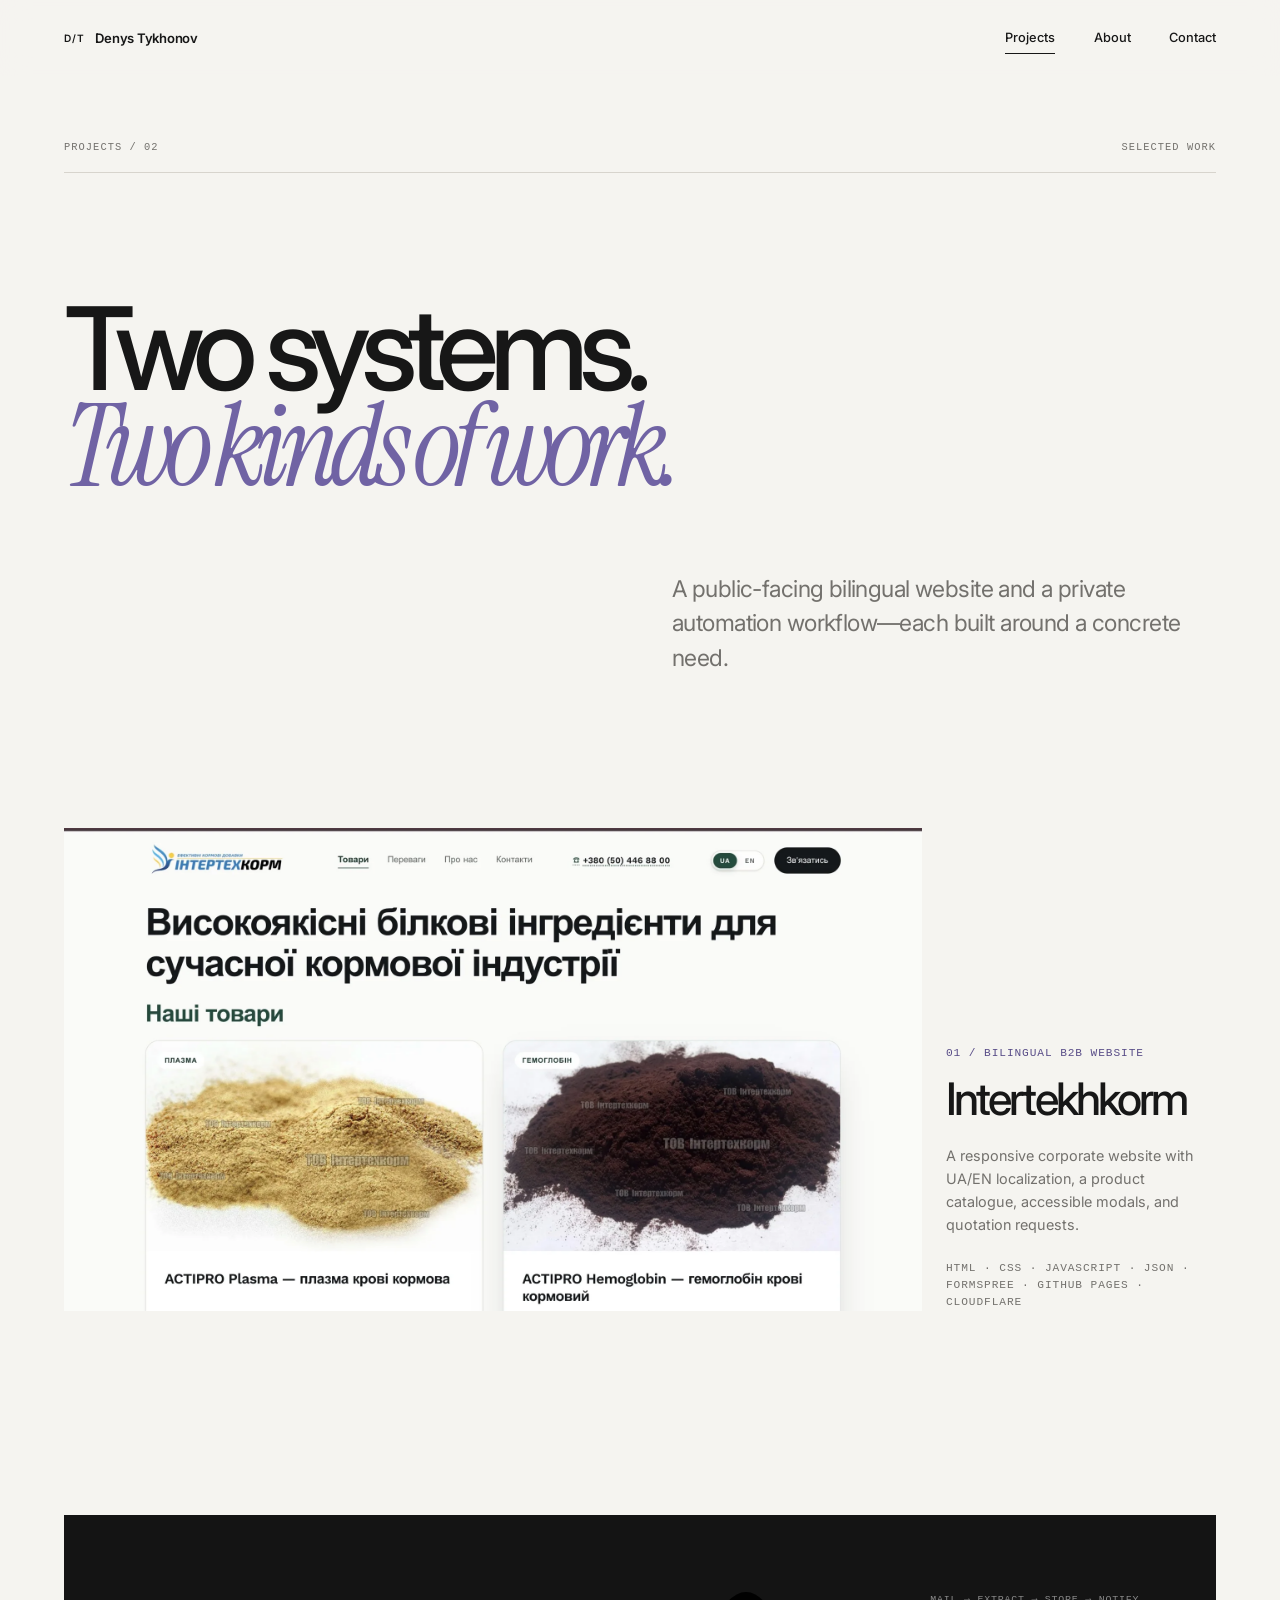
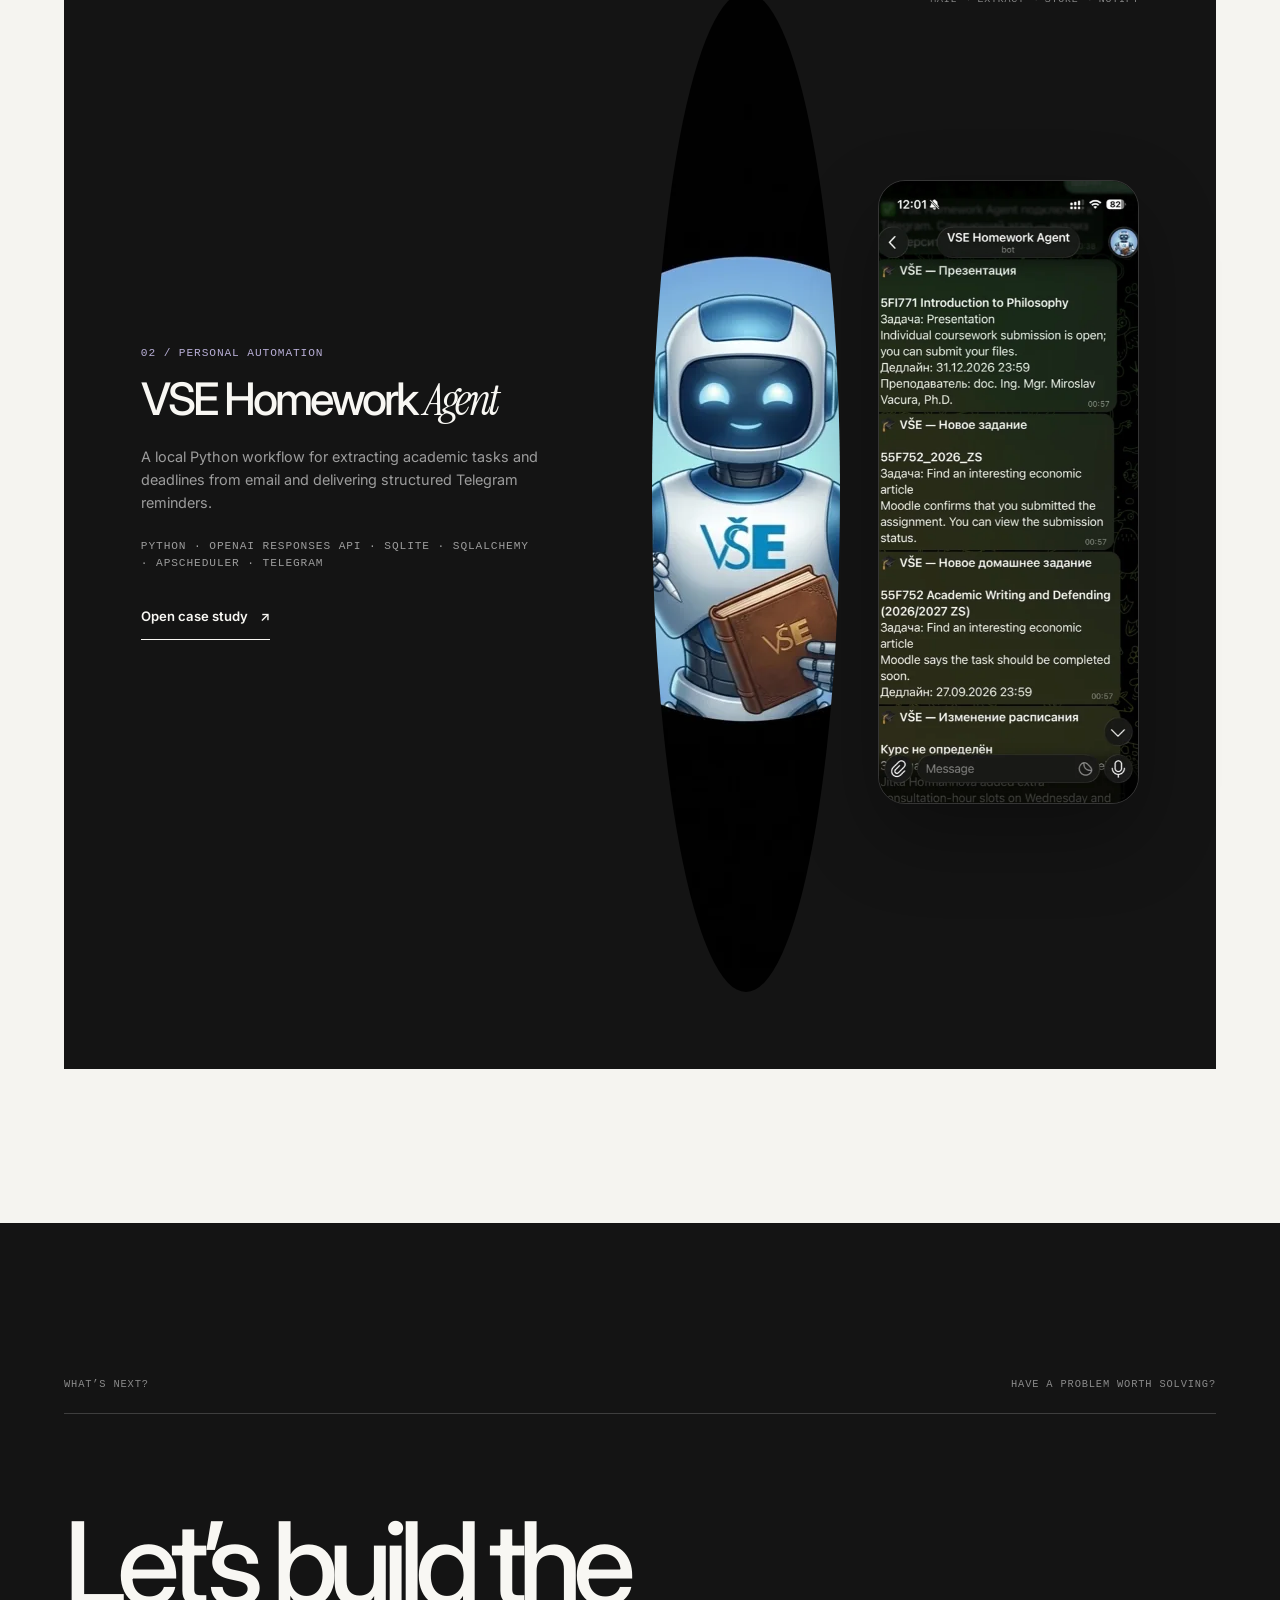
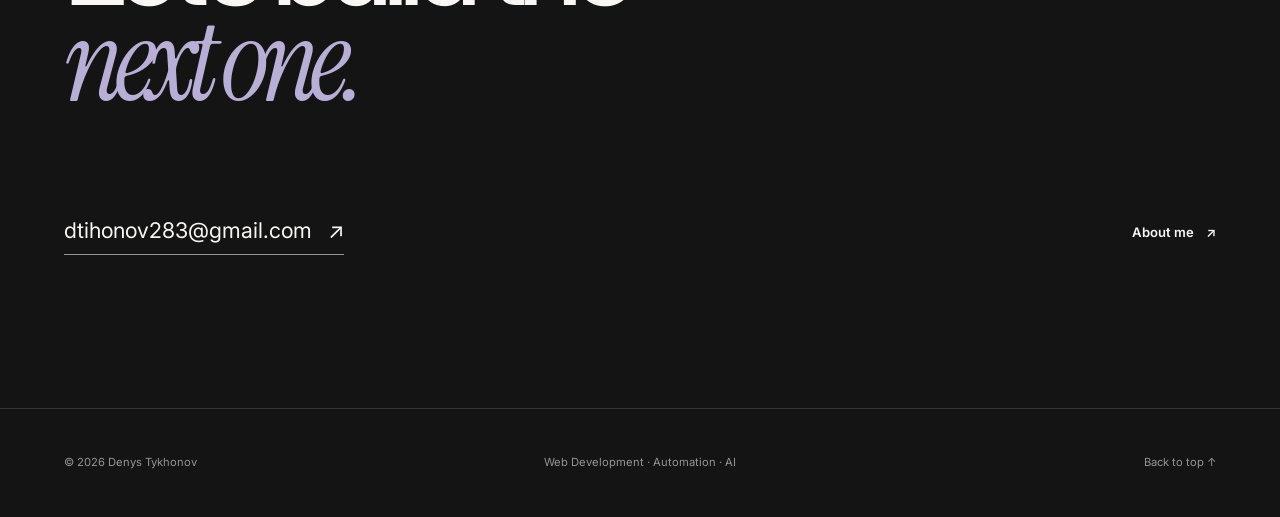
==== projects/index.html @ 0f85ce82 "Build complete portfolio v2 redesign" ====
<!doctype html>
<html lang="en">
  <head>
    <meta charset="utf-8">
    <meta name="viewport" content="width=device-width, initial-scale=1">
    <meta name="theme-color" content="#F5F4F0">
    <meta name="description" content="Selected web development and automation projects by Denys Tykhonov.">
    <meta property="og:type" content="website">
    <meta property="og:title" content="Projects — Denys Tykhonov">
    <meta property="og:description" content="Case studies in web development, Python automation, and AI-assisted solutions.">
    <meta property="og:image" content="../assets/images/intertekhkorm-overview.jpg">
    <title>Projects — Denys Tykhonov</title>
    <link rel="icon" href="../assets/images/favicon.svg" type="image/svg+xml">
    <link rel="preconnect" href="https://fonts.googleapis.com">
    <link rel="preconnect" href="https://fonts.gstatic.com" crossorigin>
    <link rel="stylesheet" href="https://fonts.googleapis.com/css2?family=Instrument+Serif:ital@0;1&amp;family=Inter:wght@400;500;600&amp;display=swap">
    <link rel="stylesheet" href="../assets/css/styles.css">
    <script src="../assets/js/main.js" defer></script>
  </head>
  <body id="top">
    <a class="skip-link" href="#main">Skip to content</a>
    <header class="site-header" data-header>
      <div class="shell header-inner">
        <a class="wordmark" href="../index.html" aria-label="Denys Tykhonov, home"><span class="wordmark-mark" aria-hidden="true">D/T</span><span>Denys Tykhonov</span></a>
        <button class="menu-toggle" type="button" aria-expanded="false" aria-controls="primary-navigation" aria-label="Open navigation"><span aria-hidden="true"></span></button>
        <nav aria-label="Primary navigation">
          <ul class="nav-list" id="primary-navigation">
            <li><a class="nav-link" href="index.html" aria-current="page">Projects</a></li>
            <li><a class="nav-link" href="../about.html">About</a></li>
            <li><a class="nav-link" href="../index.html#contact">Contact</a></li>
          </ul>
        </nav>
      </div>
    </header>

    <main id="main">
      <header class="page-hero page-hero--projects shell">
        <div class="page-hero-meta hero-enter"><span>Projects / 02</span><span>Selected work</span></div>
        <h1 class="page-title hero-enter">Two systems.<br><span class="serif-display">Two kinds of work.</span></h1>
        <p class="page-deck hero-enter">A public-facing bilingual website and a private automation workflow—each built around a concrete need.</p>
      </header>

      <section class="projects-index shell" aria-label="Project case studies">
        <article class="project-index-item project-index-item--wide">
          <a class="project-index-media reveal" href="intertekhkorm.html">
            <img src="../assets/images/intertekhkorm-overview.webp" width="2200" height="1160" alt="Intertekhkorm product catalogue page in Ukrainian">
            <span aria-hidden="true">Open project ↗</span>
          </a>
          <div class="project-index-copy reveal" data-delay="1">
            <p class="project-type">01 / Bilingual B2B website</p>
            <h2><a href="intertekhkorm.html">Intertekhkorm</a></h2>
            <p>A responsive corporate website with UA/EN localization, a product catalogue, accessible modals, and quotation requests.</p>
            <p class="project-stack">HTML · CSS · JavaScript · JSON · Formspree · GitHub Pages · Cloudflare</p>
          </div>
        </article>

        <article class="project-index-item project-index-item--dark">
          <div class="project-index-copy reveal">
            <p class="project-type">02 / Personal automation</p>
            <h2><a href="vse-homework-agent.html">VSE Homework <span class="serif-display">Agent</span></a></h2>
            <p>A local Python workflow for extracting academic tasks and deadlines from email and delivering structured Telegram reminders.</p>
            <p class="project-stack">Python · OpenAI Responses API · SQLite · SQLAlchemy · APScheduler · Telegram</p>
            <a class="line-link line-link--light" href="vse-homework-agent.html"><span>Open case study</span><span aria-hidden="true">↗</span></a>
          </div>
          <a class="project-index-devices reveal" data-delay="1" href="vse-homework-agent.html" aria-label="Open VSE Homework Agent case study">
            <span class="flow-note" aria-hidden="true">Mail → Extract → Store → Notify</span>
            <img class="agent-art" src="../assets/images/vse-agent.webp" width="460" height="1000" alt="Robot artwork for the VSE Homework Agent">
            <img class="telegram-shot" src="../assets/images/vse-telegram.webp" width="459" height="1000" alt="Telegram notifications from the VSE Homework Agent">
          </a>
        </article>
      </section>

      <section class="contact-section" id="contact" aria-labelledby="contact-title">
        <div class="shell contact-inner">
          <div class="contact-meta reveal"><span>What’s next?</span><span>Have a problem worth solving?</span></div>
          <h2 class="contact-title reveal" id="contact-title">Let’s build the<br><span class="serif-display">next one.</span></h2>
          <div class="contact-row reveal"><a class="contact-email" href="mailto:dtihonov283@gmail.com">dtihonov283@gmail.com <span aria-hidden="true">↗</span></a><a class="quiet-link quiet-link--light" href="../about.html">About me <span aria-hidden="true">↗</span></a></div>
        </div>
      </section>
    </main>
    <footer class="site-footer"><div class="shell footer-inner"><span>© 2026 Denys Tykhonov</span><span>Web Development · Automation · AI</span><a href="#top">Back to top ↑</a></div></footer>
  </body>
</html>
---- assets/css/styles.css ----
@view-transition {
  navigation: auto;
}

:root {
  --paper: #f5f4f0;
  --ink: #171717;
  --muted: #73716d;
  --line: #d7d4cd;
  --dark: #141414;
  --light: #f8f7f3;
  --accent: #7063a4;
  --accent-dark: #594d88;
  --accent-wash: #e9e6f0;
  --sans: "Inter", Arial, sans-serif;
  --serif: "Instrument Serif", Georgia, serif;
  --mono: "SFMono-Regular", "Cascadia Mono", Consolas, monospace;
  --content: 90rem;
  --gutter: clamp(1.25rem, 5vw, 5rem);
  --header: 4.75rem;
  --section: clamp(6.5rem, 12vw, 12rem);
  --ease-out: cubic-bezier(0.16, 1, 0.3, 1);
  --ease-smooth: cubic-bezier(0.65, 0, 0.35, 1);
}

*,
*::before,
*::after {
  box-sizing: border-box;
}

html {
  scroll-behavior: smooth;
  scroll-padding-top: calc(var(--header) + 1rem);
  background: var(--paper);
}

body {
  overflow-x: clip;
  margin: 0;
  color: var(--ink);
  background: var(--paper);
  font-family: var(--sans);
  font-size: 1rem;
  line-height: 1.6;
  text-rendering: optimizeLegibility;
  -webkit-font-smoothing: antialiased;
}

body.menu-open {
  overflow: hidden;
}

img {
  display: block;
  max-width: 100%;
}

a {
  color: inherit;
  text-decoration: none;
}

button {
  border: 0;
  color: inherit;
  background: none;
  font: inherit;
}

::selection {
  color: var(--ink);
  background: var(--accent-wash);
}

:focus-visible {
  outline: 2px solid var(--accent-dark);
  outline-offset: 4px;
}

.visually-hidden {
  position: absolute;
  overflow: hidden;
  width: 1px;
  height: 1px;
  padding: 0;
  border: 0;
  margin: -1px;
  clip: rect(0 0 0 0);
  white-space: nowrap;
}

.skip-link {
  position: fixed;
  z-index: 1000;
  top: 0.75rem;
  left: 0.75rem;
  padding: 0.7rem 1rem;
  color: var(--light);
  background: var(--ink);
  transform: translateY(-180%);
  transition: transform 180ms ease;
}

.skip-link:focus {
  transform: translateY(0);
}

.shell {
  width: min(100%, var(--content));
  margin-inline: auto;
  padding-inline: var(--gutter);
}

.section-label,
.project-type,
.project-stack,
.case-chapter-label {
  margin: 0;
  font-family: var(--mono);
  font-size: 0.7rem;
  font-weight: 500;
  letter-spacing: 0.08em;
  line-height: 1.5;
  text-transform: uppercase;
}

.serif-display {
  font-family: var(--serif);
  font-style: italic;
  font-weight: 400;
}

/* Header */
.site-header {
  position: sticky;
  z-index: 100;
  top: 0;
  height: var(--header);
  background: color-mix(in srgb, var(--paper) 92%, transparent);
  backdrop-filter: blur(14px);
  transition: border-color 300ms ease, background-color 300ms ease;
}

.site-header.is-scrolled {
  border-bottom: 1px solid var(--line);
}

.header-inner {
  display: flex;
  align-items: center;
  justify-content: space-between;
  height: 100%;
}

.wordmark {
  position: relative;
  z-index: 4;
  display: inline-flex;
  align-items: center;
  gap: 0.65rem;
  min-height: 2.75rem;
  font-size: 0.82rem;
  font-weight: 600;
  letter-spacing: -0.02em;
}

.wordmark-mark {
  font-size: 0.63rem;
  letter-spacing: 0.1em;
}

.nav-list {
  display: flex;
  align-items: center;
  gap: clamp(1.75rem, 3vw, 3.25rem);
  margin: 0;
  padding: 0;
  list-style: none;
}

.nav-link {
  position: relative;
  display: inline-flex;
  align-items: center;
  min-height: 2.75rem;
  font-size: 0.8rem;
  font-weight: 500;
}

.nav-link::after {
  position: absolute;
  right: 0;
  bottom: 0.35rem;
  left: 0;
  height: 1px;
  background: var(--ink);
  content: "";
  transform: scaleX(0);
  transform-origin: right;
  transition: transform 380ms var(--ease-out);
}

.nav-link:hover::after,
.nav-link:focus-visible::after,
.nav-link[aria-current="page"]::after {
  transform: scaleX(1);
  transform-origin: left;
}

.menu-toggle {
  position: relative;
  z-index: 4;
  display: none;
  width: 3rem;
  height: 3rem;
  cursor: pointer;
}

.menu-toggle::before,
.menu-toggle span {
  position: absolute;
  left: 0.75rem;
  width: 1.5rem;
  height: 1px;
  background: currentColor;
  content: "";
  transition: top 400ms var(--ease-out), transform 400ms var(--ease-out);
}

.menu-toggle::before { top: 1.15rem; }
.menu-toggle span { top: 1.8rem; }
.menu-toggle[aria-expanded="true"]::before { top: 1.5rem; transform: rotate(45deg); }
.menu-toggle[aria-expanded="true"] span { top: 1.5rem; transform: rotate(-45deg); }

/* Shared links */
.line-link,
.quiet-link {
  display: inline-flex;
  align-items: center;
  gap: 0.75rem;
  min-height: 2.75rem;
  font-size: 0.82rem;
  font-weight: 600;
}

.line-link {
  position: relative;
  padding-bottom: 0.18rem;
}

.line-link::after {
  position: absolute;
  right: 0;
  bottom: 0;
  left: 0;
  height: 1px;
  background: currentColor;
  content: "";
  transform-origin: left;
  transition: transform 380ms var(--ease-out);
}

.line-link:hover::after { transform: scaleX(0.3); }
.line-link span:last-child,
.quiet-link span:last-child { transition: transform 380ms var(--ease-out); }
.line-link:hover span:last-child,
.line-link:focus-visible span:last-child,
.quiet-link:hover span:last-child,
.quiet-link:focus-visible span:last-child { transform: translate(0.22rem, -0.22rem); }
.line-link--light,
.quiet-link--light { color: var(--light); }

/* Home hero */
.home-hero {
  min-height: calc(100svh - var(--header));
}

.hero-inner {
  display: grid;
  grid-template-rows: auto 1fr auto auto;
  min-height: calc(100svh - var(--header));
  padding-block: clamp(1.5rem, 3vh, 2.5rem) clamp(2rem, 4vh, 3.5rem);
}

.hero-meta,
.page-hero-meta,
.case-index {
  display: flex;
  justify-content: space-between;
  gap: 2rem;
  padding-bottom: 1rem;
  border-bottom: 1px solid var(--line);
  color: var(--muted);
  font-family: var(--mono);
  font-size: 0.65rem;
  letter-spacing: 0.1em;
  text-transform: uppercase;
}

.hero-name {
  display: flex;
  align-self: center;
  gap: 0.2em;
  margin: clamp(2rem, 5vh, 4rem) 0;
  font-size: clamp(5.5rem, 10.4vw, 10rem);
  font-weight: 600;
  letter-spacing: -0.09em;
  line-height: 0.8;
  white-space: nowrap;
}

.hero-name-line {
  display: block;
  animation: hero-rise 650ms var(--ease-out) both;
}

.hero-name-line:first-child { animation-delay: 40ms; }
.hero-name-line:last-child { animation-delay: 90ms; }

.hero-statement {
  display: grid;
  grid-template-columns: repeat(12, minmax(0, 1fr));
  gap: 1.5rem;
  align-items: end;
  padding-block: clamp(1.5rem, 3vw, 2.5rem);
  border-top: 1px solid var(--ink);
}

.hero-role {
  grid-column: 1 / 8;
  margin: 0;
  font-size: clamp(2.4rem, 4.8vw, 4.65rem);
  font-weight: 500;
  letter-spacing: -0.065em;
  line-height: 0.95;
}

.serif-amp {
  margin-inline: 0.07em;
  font-family: var(--serif);
  font-size: 1.08em;
  font-style: italic;
  font-weight: 400;
}

.hero-intro {
  grid-column: 9 / 13;
  max-width: 26rem;
  justify-self: end;
}

.hero-intro > p {
  margin: 0 0 1.5rem;
  font-size: clamp(1rem, 1.35vw, 1.2rem);
  letter-spacing: -0.025em;
  line-height: 1.5;
}

.hero-actions {
  display: flex;
  flex-wrap: wrap;
  gap: 0.75rem 1.75rem;
}

.hero-foot {
  display: grid;
  grid-template-columns: auto minmax(2rem, 1fr) auto minmax(2rem, 1fr) auto;
  gap: 1rem;
  align-items: center;
  color: var(--muted);
  font-family: var(--mono);
  font-size: 0.58rem;
  letter-spacing: 0.08em;
  text-transform: uppercase;
}

.hero-foot-rule {
  height: 1px;
  background: var(--line);
}

.hero-enter {
  animation: hero-rise 650ms 130ms var(--ease-out) both;
}

.hero-statement .hero-enter:first-child { animation-delay: 140ms; }
.hero-statement .hero-enter:last-child { animation-delay: 190ms; }
.hero-foot.hero-enter { animation-delay: 230ms; }

@keyframes hero-rise {
  from { opacity: 0; transform: translateY(1.25rem); }
  to { opacity: 1; transform: translateY(0); }
}

/* Home projects */
.work-section {
  padding-top: var(--section);
  border-top: 1px solid var(--line);
}

.editorial-head {
  display: grid;
  grid-template-columns: repeat(12, minmax(0, 1fr));
  gap: 1.5rem;
  align-items: start;
  margin-bottom: clamp(4rem, 8vw, 8rem);
}

.editorial-head .section-label { grid-column: 1 / 3; color: var(--accent-dark); }

.display-title {
  grid-column: 3 / 10;
  margin: 0;
  font-size: clamp(4rem, 8vw, 7.75rem);
  font-weight: 500;
  letter-spacing: -0.075em;
  line-height: 0.82;
}

.display-title .serif-display { color: var(--accent); }

.head-note {
  grid-column: 10 / 13;
  max-width: 19rem;
  margin: 0;
  color: var(--muted);
  font-size: 0.9rem;
}

.featured-project--web {
  padding-bottom: clamp(7rem, 14vw, 13rem);
}

.project-visual {
  position: relative;
  display: block;
  overflow: hidden;
  aspect-ratio: 16 / 8.8;
  background: #e7e6e1;
}

.project-visual img {
  width: 100%;
  height: 100%;
  object-fit: cover;
  transition: transform 900ms var(--ease-out), filter 500ms ease;
}

.project-visual-index,
.project-visual-action {
  position: absolute;
  z-index: 2;
  top: 1.25rem;
  padding: 0.55rem 0.7rem;
  color: var(--ink);
  background: var(--paper);
  font-family: var(--mono);
  font-size: 0.62rem;
  letter-spacing: 0.08em;
  text-transform: uppercase;
}

.project-visual-index { left: 1.25rem; }
.project-visual-action { right: 1.25rem; opacity: 0; transform: translateY(0.5rem); transition: opacity 350ms ease, transform 450ms var(--ease-out); }
.project-visual:hover img,
.project-visual:focus-visible img { transform: scale(1.02); }
.project-visual:hover .project-visual-action,
.project-visual:focus-visible .project-visual-action { opacity: 1; transform: translateY(0); }

.project-info {
  display: grid;
  grid-template-columns: repeat(12, minmax(0, 1fr));
  gap: 1.5rem;
  align-items: start;
  padding-top: 2rem;
}

.project-info > div { grid-column: 1 / 6; }
.project-info .project-description { grid-column: 7 / 10; }
.project-info .project-stack { grid-column: 10 / 13; }

.project-type { color: var(--accent-dark); }

.project-name {
  margin: 0.7rem 0 0;
  font-size: clamp(2.8rem, 5vw, 5rem);
  font-weight: 500;
  letter-spacing: -0.065em;
  line-height: 0.95;
}

.project-name a {
  transition: color 300ms ease;
}

.project-name a:hover { color: var(--accent-dark); }

.project-description {
  margin: 0;
  color: var(--muted);
  font-size: 0.92rem;
  line-height: 1.65;
}

.project-stack {
  color: var(--muted);
}

.featured-project--automation {
  overflow: hidden;
  color: var(--light);
  background: var(--dark);
}

.automation-grid {
  display: grid;
  grid-template-columns: repeat(12, minmax(0, 1fr));
  gap: 1.5rem;
  align-items: center;
  min-height: min(58rem, 95svh);
  padding-block: clamp(5rem, 10vw, 9rem);
}

.automation-copy { grid-column: 1 / 6; }
.automation-copy .project-type { color: #b8aed6; }
.project-name--light { margin-block: 1.5rem 2rem; }
.project-name--light a:hover { color: #b8aed6; }
.automation-copy .project-description { max-width: 30rem; color: rgba(255,255,255,0.67); }
.automation-copy .project-stack { margin: 2rem 0; color: rgba(255,255,255,0.46); }

.automation-visual,
.project-index-devices,
.case-cover--agent {
  position: relative;
  display: grid;
  grid-template-columns: minmax(0, 0.72fr) minmax(14rem, 1fr);
  gap: clamp(1rem, 3vw, 3rem);
  align-items: center;
}

.automation-visual { grid-column: 7 / 13; min-height: 42rem; }
.flow-note {
  position: absolute;
  top: 0;
  right: 0;
  color: rgba(255,255,255,0.5);
  font-family: var(--mono);
  font-size: 0.62rem;
  letter-spacing: 0.08em;
  text-transform: uppercase;
}

.agent-art {
  width: min(100%, 19rem);
  aspect-ratio: 1;
  justify-self: center;
  border-radius: 50%;
  object-fit: cover;
  object-position: center 44%;
  transition: transform 800ms var(--ease-out);
}

.telegram-shot {
  width: min(100%, 23rem);
  max-height: 39rem;
  justify-self: center;
  border: 1px solid rgba(255,255,255,0.14);
  border-radius: 1.7rem;
  object-fit: cover;
  object-position: top;
  box-shadow: 0 2rem 5rem rgba(0,0,0,0.3);
  transition: transform 800ms var(--ease-out);
}

.automation-visual:hover .agent-art { transform: rotate(-2deg) scale(1.02); }
.automation-visual:hover .telegram-shot { transform: translateY(-0.5rem) rotate(1deg); }

/* About preview and contact */
.about-preview {
  padding-block: var(--section);
}

.about-preview-grid,
.about-story {
  display: grid;
  grid-template-columns: repeat(12, minmax(0, 1fr));
  gap: 1.5rem;
  align-items: start;
}

.about-preview-grid > .section-label { grid-column: 1 / 3; color: var(--accent-dark); }
.about-preview-copy { grid-column: 3 / 9; }

.about-preview-title {
  margin: 0 0 2rem;
  font-size: clamp(2.8rem, 5vw, 5rem);
  font-weight: 500;
  letter-spacing: -0.065em;
  line-height: 1;
}

.about-preview-title .serif-display { color: var(--accent); }
.about-preview-copy > p { max-width: 35rem; margin: 0 0 2rem; color: var(--muted); font-size: 1.05rem; }

.capability-rail {
  grid-column: 10 / 13;
  margin: 0;
  padding: 0;
  border-top: 1px solid var(--ink);
  list-style: none;
}

.capability-rail li {
  display: grid;
  grid-template-columns: 2.5rem 1fr;
  gap: 0.75rem;
  padding-block: 1rem;
  border-bottom: 1px solid var(--line);
  font-size: 0.8rem;
}

.capability-rail span { color: var(--muted); font-family: var(--mono); font-size: 0.62rem; }

.contact-section {
  overflow: hidden;
  color: var(--light);
  background: var(--dark);
}

.contact-inner { padding-block: var(--section); }

.contact-meta {
  display: flex;
  justify-content: space-between;
  gap: 2rem;
  padding-bottom: 1.25rem;
  border-bottom: 1px solid rgba(255,255,255,0.18);
  color: rgba(255,255,255,0.5);
  font-family: var(--mono);
  font-size: 0.65rem;
  letter-spacing: 0.08em;
  text-transform: uppercase;
}

.contact-title {
  max-width: 11ch;
  margin: clamp(4rem, 8vw, 7rem) 0;
  font-size: clamp(4rem, 9vw, 8.75rem);
  font-weight: 500;
  letter-spacing: -0.08em;
  line-height: 0.82;
}

.contact-title .serif-display { color: #b8aed6; }

.contact-row {
  display: flex;
  align-items: end;
  justify-content: space-between;
  gap: 2rem;
}

.contact-email {
  display: inline-flex;
  gap: 1rem;
  padding-bottom: 0.4rem;
  border-bottom: 1px solid rgba(255,255,255,0.55);
  font-size: clamp(1rem, 2vw, 1.35rem);
}

.site-footer {
  color: rgba(255,255,255,0.55);
  background: var(--dark);
}

.footer-inner {
  display: grid;
  grid-template-columns: 1fr auto 1fr;
  gap: 1.5rem;
  align-items: center;
  padding-block: 2rem;
  border-top: 1px solid rgba(255,255,255,0.14);
  font-size: 0.7rem;
}

.footer-inner span:nth-child(2) { text-align: center; }
.footer-inner a:last-child { justify-self: end; }
.footer-inner a { display: inline-flex; align-items: center; min-height: 2.75rem; }

/* Shared page hero */
.page-hero {
  overflow: clip;
  min-height: calc(92svh - var(--header));
  padding-block: clamp(3rem, 7vh, 6rem) clamp(5rem, 10vw, 8rem);
}

.page-title {
  max-width: 12ch;
  margin: clamp(5rem, 10vw, 9rem) 0 0;
  font-size: clamp(4.3rem, 9vw, 8.75rem);
  font-weight: 500;
  letter-spacing: -0.08em;
  line-height: 0.83;
}

.page-title .serif-display { color: var(--accent); }

.page-deck {
  width: min(100%, 34rem);
  margin: clamp(3rem, 6vw, 5rem) 0 0 auto;
  color: var(--muted);
  font-size: clamp(1.1rem, 1.8vw, 1.45rem);
  letter-spacing: -0.025em;
  line-height: 1.5;
}

/* About page */
.about-story {
  padding-block: var(--section);
  border-top: 1px solid var(--line);
}

.about-story > .section-label { grid-column: 1 / 3; color: var(--accent-dark); }

.story-lead {
  grid-column: 3 / 9;
  font-size: clamp(2.2rem, 4.2vw, 4.25rem);
  font-weight: 500;
  letter-spacing: -0.06em;
  line-height: 1.02;
}

.story-lead p,
.story-copy p,
.story-pull { margin-top: 0; }

.story-copy { grid-column: 9 / 13; color: var(--muted); }
.story-copy p { margin-bottom: 1.5rem; }

.story-pull {
  grid-column: 3 / 11;
  margin: clamp(5rem, 10vw, 9rem) 0 0;
  padding-top: 2rem;
  border-top: 1px solid var(--ink);
  font-size: clamp(3.2rem, 6vw, 6rem);
  font-weight: 500;
  letter-spacing: -0.07em;
  line-height: 0.9;
}

.story-pull .serif-display { color: var(--accent); }

.capabilities-section {
  padding-block: var(--section);
  background: #eceae4;
}

.editorial-head--compact { margin-bottom: clamp(3rem, 7vw, 6rem); }
.editorial-head--compact .display-title { font-size: clamp(3.3rem, 6vw, 6rem); }

.capabilities-list {
  margin: 0;
  padding: 0;
  border-top: 1px solid var(--ink);
  list-style: none;
}

.capabilities-list li {
  display: grid;
  grid-template-columns: 1fr 5fr 4fr;
  gap: 1.5rem;
  align-items: center;
  padding-block: clamp(1.7rem, 3.5vw, 3rem);
  border-bottom: 1px solid var(--line);
  transition: padding-inline 450ms var(--ease-out), color 300ms ease;
}

.capabilities-list li:hover { padding-inline: 1rem; color: var(--accent-dark); }
.capabilities-list li > span { font-family: var(--mono); font-size: 0.65rem; color: var(--muted); }
.capabilities-list strong { font-size: clamp(1.4rem, 2.7vw, 2.6rem); font-weight: 500; letter-spacing: -0.045em; }
.capabilities-list small { color: var(--muted); font-size: 0.85rem; }

/* Projects index */
.projects-index {
  display: grid;
  gap: clamp(8rem, 16vw, 15rem);
  padding-bottom: var(--section);
}

.project-index-item--wide {
  display: grid;
  grid-template-columns: repeat(12, minmax(0, 1fr));
  gap: 1.5rem;
  align-items: end;
}

.project-index-media {
  position: relative;
  grid-column: 1 / 10;
  overflow: hidden;
  aspect-ratio: 16 / 9;
  background: #e7e6e1;
}

.project-index-media img { width: 100%; height: 100%; object-fit: cover; transition: transform 900ms var(--ease-out); }
.project-index-media > span { position: absolute; right: 1.25rem; bottom: 1.25rem; padding: 0.55rem 0.7rem; background: var(--paper); font-family: var(--mono); font-size: 0.62rem; text-transform: uppercase; opacity: 0; transform: translateY(0.5rem); transition: opacity 350ms ease, transform 450ms var(--ease-out); }
.project-index-media:hover img { transform: scale(1.02); }
.project-index-media:hover > span { opacity: 1; transform: translateY(0); }

.project-index-copy { grid-column: 10 / 13; }
.project-index-copy h2 { margin: 1rem 0 1.5rem; font-size: clamp(2.4rem, 3.5vw, 3.5rem); font-weight: 500; letter-spacing: -0.065em; line-height: 0.94; }
.project-index-copy > p:not(.project-type):not(.project-stack) { margin: 0 0 1.5rem; color: var(--muted); font-size: 0.9rem; }
.project-index-copy .project-stack { color: var(--muted); }

.project-index-item--dark {
  display: grid;
  grid-template-columns: repeat(12, minmax(0, 1fr));
  gap: 1.5rem;
  align-items: center;
  min-height: 50rem;
  padding: clamp(3rem, 6vw, 6rem);
  color: var(--light);
  background: var(--dark);
}

.project-index-item--dark .project-index-copy { grid-column: 1 / 6; }
.project-index-item--dark .project-type { color: #b8aed6; }
.project-index-item--dark .project-index-copy > p:not(.project-type):not(.project-stack),
.project-index-item--dark .project-stack { color: rgba(255,255,255,0.58); }
.project-index-item--dark .line-link { margin-top: 1.5rem; }
.project-index-devices { grid-column: 7 / 13; min-height: 38rem; }

/* Case studies */
.case-hero { padding-block: clamp(3rem, 6vw, 5.5rem) clamp(4rem, 8vw, 7rem); }

.case-title {
  margin: clamp(4rem, 8vw, 7rem) 0 0;
  font-size: clamp(5rem, 11vw, 10.5rem);
  font-weight: 500;
  letter-spacing: -0.09em;
  line-height: 0.8;
}

.case-title--agent { max-width: 10ch; font-size: clamp(4.6rem, 10vw, 9.5rem); }
.case-title .serif-display { color: var(--accent); }

.case-summary {
  width: min(100%, 48rem);
  margin: clamp(3rem, 6vw, 5rem) 0 0 auto;
  color: var(--muted);
  font-size: clamp(1.15rem, 2vw, 1.5rem);
  letter-spacing: -0.025em;
  line-height: 1.5;
}

.case-meta {
  display: grid;
  grid-template-columns: repeat(4, 1fr);
  gap: 1.5rem;
  margin: clamp(3rem, 6vw, 5rem) 0 0;
  padding: 1.5rem 0 0;
  border-top: 1px solid var(--line);
}

.case-meta dt { margin-bottom: 0.5rem; color: var(--muted); font-family: var(--mono); font-size: 0.62rem; letter-spacing: 0.08em; text-transform: uppercase; }
.case-meta dd { margin: 0; font-size: 0.85rem; }

.case-cover { margin: 0; }
.case-cover--web { overflow: hidden; aspect-ratio: 16 / 8.5; background: #e7e6e1; }
.case-cover--web img { width: 100%; height: 100%; object-fit: cover; }
.case-cover--agent { min-height: min(60rem, 95svh); padding: clamp(3rem, 8vw, 8rem); color: var(--light); background: var(--dark); grid-template-columns: minmax(0, 0.75fr) minmax(18rem, 0.65fr); justify-content: center; }
.case-cover--agent .flow-note { top: clamp(2rem, 4vw, 4rem); right: clamp(2rem, 4vw, 4rem); }
.case-cover--agent .agent-art { width: min(100%, 26rem); }
.case-cover--agent .telegram-shot { width: min(100%, 27rem); max-height: 47rem; }

.case-content { padding-block: var(--section); }

.case-chapter {
  display: grid;
  grid-template-columns: repeat(12, minmax(0, 1fr));
  gap: 1.5rem;
  padding-block: clamp(4.5rem, 8vw, 8rem);
  border-top: 1px solid var(--line);
}

.case-chapter:first-child { padding-top: 0; border-top: 0; }
.case-chapter-label { grid-column: 1 / 3; color: var(--accent-dark); }
.case-chapter h2 { grid-column: 3 / 8; margin: 0; font-size: clamp(2.2rem, 4vw, 4rem); font-weight: 500; letter-spacing: -0.06em; line-height: 1; }
.case-chapter-copy { grid-column: 9 / 13; }
.case-chapter-copy > p { margin: 0 0 1.4rem; color: var(--muted); }
.case-chapter-copy > p:last-child { margin-bottom: 0; }
.case-chapter-copy h3 { margin: 2.5rem 0 1rem; font-size: 0.72rem; font-weight: 600; letter-spacing: 0.08em; text-transform: uppercase; }

.case-list,
.technology-list {
  margin: 0;
  padding: 0;
  border-top: 1px solid var(--ink);
  list-style: none;
}

.case-list li,
.technology-list li { padding-block: 0.85rem; border-bottom: 1px solid var(--line); font-size: 0.85rem; }
.technology-list { display: grid; grid-template-columns: 1fr 1fr; }
.technology-list li:nth-child(odd) { padding-right: 1rem; }
.technology-list li:nth-child(even) { padding-left: 1rem; border-left: 1px solid var(--line); }

.case-detail {
  overflow: hidden;
  height: clamp(24rem, 48vw, 46rem);
  margin-block: clamp(2rem, 5vw, 5rem);
  background: #e7e6e1;
}

.case-detail img { width: 100%; height: 100%; object-fit: cover; object-position: center bottom; transform: scale(1.18); }

.case-flow { display: grid; grid-template-columns: repeat(4, 1fr); margin-top: 2.5rem; border-block: 1px solid var(--ink); }
.case-flow span { position: relative; padding: 1.25rem 0.7rem; border-right: 1px solid var(--line); font-family: var(--mono); font-size: 0.68rem; text-align: center; text-transform: uppercase; }
.case-flow span:last-child { border-right: 0; }
.case-flow span:not(:last-child)::after { position: absolute; z-index: 1; top: 50%; right: -0.3rem; width: 0.6rem; color: var(--accent-dark); background: var(--paper); content: "→"; transform: translateY(-50%); }

.privacy-note { margin-top: 2rem !important; padding-left: 1rem; border-left: 2px solid var(--accent); font-size: 0.82rem; }
.case-actions { display: flex; flex-wrap: wrap; gap: 1rem 2rem; margin-top: 2.5rem; }

.next-case { border-top: 1px solid var(--line); }
.next-case-link { display: grid; grid-template-columns: 2fr 8fr 1fr; gap: 1.5rem; align-items: end; padding-block: clamp(5rem, 10vw, 9rem); }
.next-case-link > span:first-child { color: var(--muted); font-family: var(--mono); font-size: 0.65rem; text-transform: uppercase; }
.next-case-link strong { font-size: clamp(3rem, 7vw, 7rem); font-weight: 500; letter-spacing: -0.075em; line-height: 0.85; transition: color 300ms ease; }
.next-case-link > span:last-child { justify-self: end; font-size: 2rem; transition: transform 400ms var(--ease-out); }
.next-case-link:hover strong { color: var(--accent-dark); }
.next-case-link:hover > span:last-child { transform: translate(0.35rem, -0.35rem); }

/* Reveals and page transitions */
.reveal { opacity: 1; transform: none; }
.js .reveal { opacity: 0; transform: translateY(2rem); transition: opacity 760ms var(--ease-out), transform 760ms var(--ease-out); }
.js .reveal.is-visible { opacity: 1; transform: translateY(0); }
.js .reveal[data-delay="1"] { transition-delay: 100ms; }
.js .reveal[data-delay="2"] { transition-delay: 180ms; }

::view-transition-old(root) { animation: page-out 220ms var(--ease-smooth) both; }
::view-transition-new(root) { animation: page-in 420ms var(--ease-out) both; }
@keyframes page-out { to { opacity: 0; transform: translateY(-0.4rem); } }
@keyframes page-in { from { opacity: 0; transform: translateY(0.65rem); } }

@media (max-width: 1000px) {
  .hero-name { font-size: clamp(4.5rem, 10vw, 7rem); }
  .hero-role { grid-column: 1 / 8; }
  .hero-intro { grid-column: 8 / 13; }
  .project-info .project-description { grid-column: 6 / 10; }
  .automation-copy { grid-column: 1 / 6; }
  .automation-visual { grid-column: 6 / 13; }
  .project-index-media { grid-column: 1 / 9; }
  .project-index-copy { grid-column: 9 / 13; }
  .case-chapter h2 { grid-column: 3 / 8; }
  .case-chapter-copy { grid-column: 8 / 13; }
}

@media (max-width: 800px) {
  :root { --header: 4.5rem; }
  .js .menu-toggle { display: block; }
  .site-header { backdrop-filter: none; }
  .js .nav-list {
    position: fixed;
    inset: 0;
    z-index: 3;
    display: flex;
    flex-direction: column;
    align-items: stretch;
    justify-content: center;
    gap: 0;
    padding: 6rem var(--gutter) 3rem;
    visibility: hidden;
    background: var(--paper);
    opacity: 0;
    pointer-events: none;
    transform: translateY(-1rem);
    transition: visibility 350ms, opacity 350ms ease, transform 500ms var(--ease-out);
  }
  .js .nav-list.is-open { visibility: visible; opacity: 1; pointer-events: auto; transform: translateY(0); }
  .js .nav-list li { border-bottom: 1px solid var(--line); opacity: 0; transform: translateY(1rem); transition: opacity 400ms ease, transform 500ms var(--ease-out); }
  .js .nav-list.is-open li { opacity: 1; transform: translateY(0); }
  .js .nav-list.is-open li:nth-child(2) { transition-delay: 60ms; }
  .js .nav-list.is-open li:nth-child(3) { transition-delay: 120ms; }
  .js .nav-link { width: 100%; min-height: 5.5rem; font-size: clamp(2.5rem, 10vw, 4rem); font-weight: 500; letter-spacing: -0.06em; }
  .js .nav-link::after { display: none; }

  .hero-name { flex-direction: column; gap: 0; font-size: clamp(5.25rem, 16vw, 8rem); line-height: 0.76; white-space: normal; }
  .hero-name-line:last-child { margin-left: 0.18em; }
  .hero-role { grid-column: 1 / 8; }
  .hero-intro { grid-column: 8 / 13; }
  .editorial-head .section-label { grid-column: 1 / 3; }
  .display-title { grid-column: 3 / 10; }
  .head-note { grid-column: 9 / 13; margin-top: 8rem; }
  .project-info > div { grid-column: 1 / 7; }
  .project-info .project-description { grid-column: 7 / 13; }
  .project-info .project-stack { grid-column: 7 / 13; margin-top: 1rem; }
  .automation-grid { min-height: auto; }
  .automation-copy { grid-column: 1 / 7; }
  .automation-visual { grid-column: 7 / 13; grid-template-columns: 0.75fr 1fr; min-height: 34rem; }
  .about-preview-copy { grid-column: 3 / 9; }
  .capability-rail { grid-column: 9 / 13; }
  .story-lead { grid-column: 3 / 9; }
  .story-copy { grid-column: 9 / 13; }
  .project-index-media { grid-column: 1 / 13; }
  .project-index-copy { grid-column: 3 / 11; padding-top: 2rem; }
  .project-index-item--dark { min-height: 44rem; }
  .project-index-item--dark .project-index-copy { grid-column: 1 / 7; }
  .project-index-devices { grid-column: 7 / 13; grid-template-columns: 0.75fr 1fr; min-height: 32rem; }
  .case-title--agent { font-size: clamp(4rem, 10vw, 7rem); }
  .case-cover--agent { grid-template-columns: 0.75fr 1fr; min-height: 48rem; }
  .case-chapter h2 { grid-column: 3 / 8; }
  .case-chapter-copy { grid-column: 8 / 13; }
}

@media (max-width: 600px) {
  :root { --section: clamp(5.5rem, 24vw, 7rem); }
  .site-header { backdrop-filter: blur(10px); }
  .nav-list:not(.is-open) { gap: 0.75rem; }
  .nav-link { font-size: 0.68rem; }

  .hero-inner { grid-template-rows: auto auto auto auto; padding-block: 1.5rem 2rem; }
  .hero-meta { align-items: flex-start; }
  .hero-meta span:last-child { text-align: right; }
  .hero-name { margin: clamp(2.75rem, 7vh, 3.5rem) 0 2.25rem; font-size: clamp(4.1rem, 20vw, 5.5rem); }
  .hero-name-line:last-child { margin-left: 0.1em; }
  .hero-statement { grid-template-columns: repeat(4, minmax(0, 1fr)); gap: 1rem; }
  .hero-role { grid-column: 1 / 5; font-size: clamp(2.25rem, 11.5vw, 3.2rem); }
  .hero-intro { grid-column: 2 / 5; margin-top: 1.75rem; padding-left: 1rem; border-left: 1px solid var(--line); }
  .hero-intro > p { font-size: 0.95rem; }
  .hero-actions { align-items: flex-start; flex-direction: column; gap: 0.25rem; }
  .hero-foot { grid-template-columns: auto 1fr auto; gap: 0.6rem; margin-top: 1.5rem; font-size: 0.5rem; }
  .hero-foot { display: none; }

  .editorial-head,
  .project-info,
  .automation-grid,
  .about-preview-grid,
  .about-story,
  .project-index-item--wide,
  .project-index-item--dark,
  .case-chapter,
  .next-case-link {
    grid-template-columns: repeat(4, minmax(0, 1fr));
    gap: 1rem;
  }

  .editorial-head .section-label { grid-column: 1 / 2; }
  .display-title { grid-column: 2 / 5; font-size: clamp(3.4rem, 17vw, 5rem); }
  .head-note { grid-column: 2 / 5; margin-top: 1.5rem; }
  .project-visual { aspect-ratio: 4 / 3; }
  .project-visual img { object-position: center; }
  .project-visual-action { display: none; }
  .project-info > div,
  .project-info .project-description,
  .project-info .project-stack { grid-column: 1 / 5; }
  .project-info .project-description { margin-top: 1rem; }
  .project-name { font-size: clamp(2.7rem, 14vw, 4rem); }

  .automation-grid { padding-block: 5.5rem; }
  .automation-copy,
  .automation-visual { grid-column: 1 / 5; }
  .automation-visual { grid-row: 1; grid-template-columns: 0.72fr 1fr; min-height: 27rem; }
  .automation-copy { grid-row: 2; margin-top: 2rem; }
  .automation-visual .telegram-shot { max-height: 25rem; border-radius: 1rem; }
  .automation-visual .flow-note { top: -2rem; }

  .about-preview-grid > .section-label { grid-column: 1 / 2; }
  .about-preview-copy { grid-column: 1 / 5; margin-top: 2rem; }
  .capability-rail { grid-column: 1 / 5; margin-top: 3rem; }
  .about-preview-title { font-size: clamp(2.8rem, 13vw, 4rem); }
  .contact-meta { align-items: flex-start; }
  .contact-meta span:last-child { max-width: 12rem; text-align: right; }
  .contact-title { margin-block: 4rem; font-size: clamp(3.7rem, 18vw, 5.5rem); }
  .contact-row { align-items: flex-start; flex-direction: column; }
  .contact-email { max-width: 100%; font-size: 0.95rem; overflow-wrap: anywhere; }
  .footer-inner { grid-template-columns: 1fr auto; }
  .footer-inner span:nth-child(2) { display: none; }

  .page-hero { min-height: calc(90svh - var(--header)); padding-block: 2.5rem 5rem; }
  .page-title { margin-top: clamp(4rem, 15vw, 6rem); font-size: clamp(3.9rem, 18vw, 5.6rem); }
  .page-deck { margin-top: 3rem; font-size: 1.05rem; }

  .about-story > .section-label { grid-column: 1 / 5; }
  .story-lead { grid-column: 1 / 5; margin-top: 2rem; font-size: clamp(2.3rem, 11vw, 3.5rem); }
  .story-copy { grid-column: 1 / 5; margin-top: 2rem; }
  .story-pull { grid-column: 1 / 5; margin-top: 4rem; font-size: clamp(3rem, 14vw, 4.5rem); }
  .capabilities-list li { grid-template-columns: 2.5rem 1fr; gap: 1rem; }
  .capabilities-list small { grid-column: 2; margin-top: 0.5rem; }
  .capabilities-list li:hover { padding-inline: 0; }

  .projects-index { gap: 7rem; }
  .project-index-media,
  .project-index-copy { grid-column: 1 / 5; }
  .project-index-copy { padding-top: 1.5rem; }
  .project-index-item--dark { padding: 4rem 1.25rem; }
  .project-index-item--dark .project-index-copy,
  .project-index-devices { grid-column: 1 / 5; }
  .project-index-devices { grid-row: 1; grid-template-columns: 0.72fr 1fr; min-height: 27rem; }
  .project-index-item--dark .project-index-copy { grid-row: 2; margin-top: 2rem; }
  .project-index-devices .telegram-shot { max-height: 25rem; border-radius: 1rem; }

  .case-hero { padding-block: 2.5rem 4.5rem; }
  .case-title { margin-top: 4rem; font-size: clamp(4rem, 20vw, 6rem); overflow-wrap: anywhere; }
  .case-title--agent { font-size: clamp(3.7rem, 18vw, 5.4rem); }
  .case-summary { margin-top: 3rem; font-size: 1.08rem; }
  .case-meta { grid-template-columns: 1fr 1fr; gap: 1rem; }
  .case-meta > div { padding-top: 1rem; border-top: 1px solid var(--line); }
  .case-cover--web { aspect-ratio: 4 / 3; }
  .case-cover--agent { grid-template-columns: 0.72fr 1fr; min-height: 33rem; padding: 3rem 1.25rem; }
  .case-cover--agent .telegram-shot { max-height: 29rem; border-radius: 1rem; }
  .case-cover--agent .flow-note { top: 1.25rem; right: 1.25rem; }
  .case-chapter-label,
  .case-chapter h2,
  .case-chapter-copy { grid-column: 1 / 5; }
  .case-chapter h2 { margin-top: 1rem; font-size: clamp(2.3rem, 11vw, 3.4rem); }
  .case-chapter-copy { margin-top: 2.5rem; }
  .technology-list { grid-template-columns: 1fr; }
  .technology-list li:nth-child(even) { padding-left: 0; border-left: 0; }
  .case-flow { grid-template-columns: 1fr 1fr; }
  .case-flow span:nth-child(2) { border-right: 0; }
  .case-flow span:nth-child(2)::after { display: none; }
  .case-detail { height: 26rem; }
  .case-detail img { transform: none; }
  .next-case-link > span:first-child { grid-column: 1 / 5; }
  .next-case-link strong { grid-column: 1 / 5; grid-row: 2; margin-top: 1.5rem; padding-right: 2rem; }
  .next-case-link > span:last-child { grid-column: 4 / 5; grid-row: 2; }
}

@media (max-width: 600px) and (max-height: 760px) {
  .hero-inner { padding-block: 1.1rem 1.5rem; }
  .hero-name { margin: 2.25rem 0 2rem; font-size: clamp(3.75rem, 18vw, 4.6rem); }
  .hero-role { font-size: clamp(2rem, 10vw, 2.65rem); }
  .hero-intro { margin-top: 1.1rem; }
  .hero-intro > p { margin-bottom: 0.8rem; font-size: 0.86rem; }
  .hero-actions { align-items: center; flex-direction: row; gap: 0.5rem 1.1rem; }
  .hero-foot { display: none; }
}

@media (prefers-reduced-motion: reduce) {
  html { scroll-behavior: auto; }
  *, *::before, *::after { animation-duration: 0.01ms !important; animation-iteration-count: 1 !important; scroll-behavior: auto !important; transition-duration: 0.01ms !important; }
  .js .reveal { opacity: 1; transform: none; }
}

@media (prefers-contrast: more) {
  :root { --muted: #4c4a47; --line: #8e8b84; --accent: #594d88; }
}
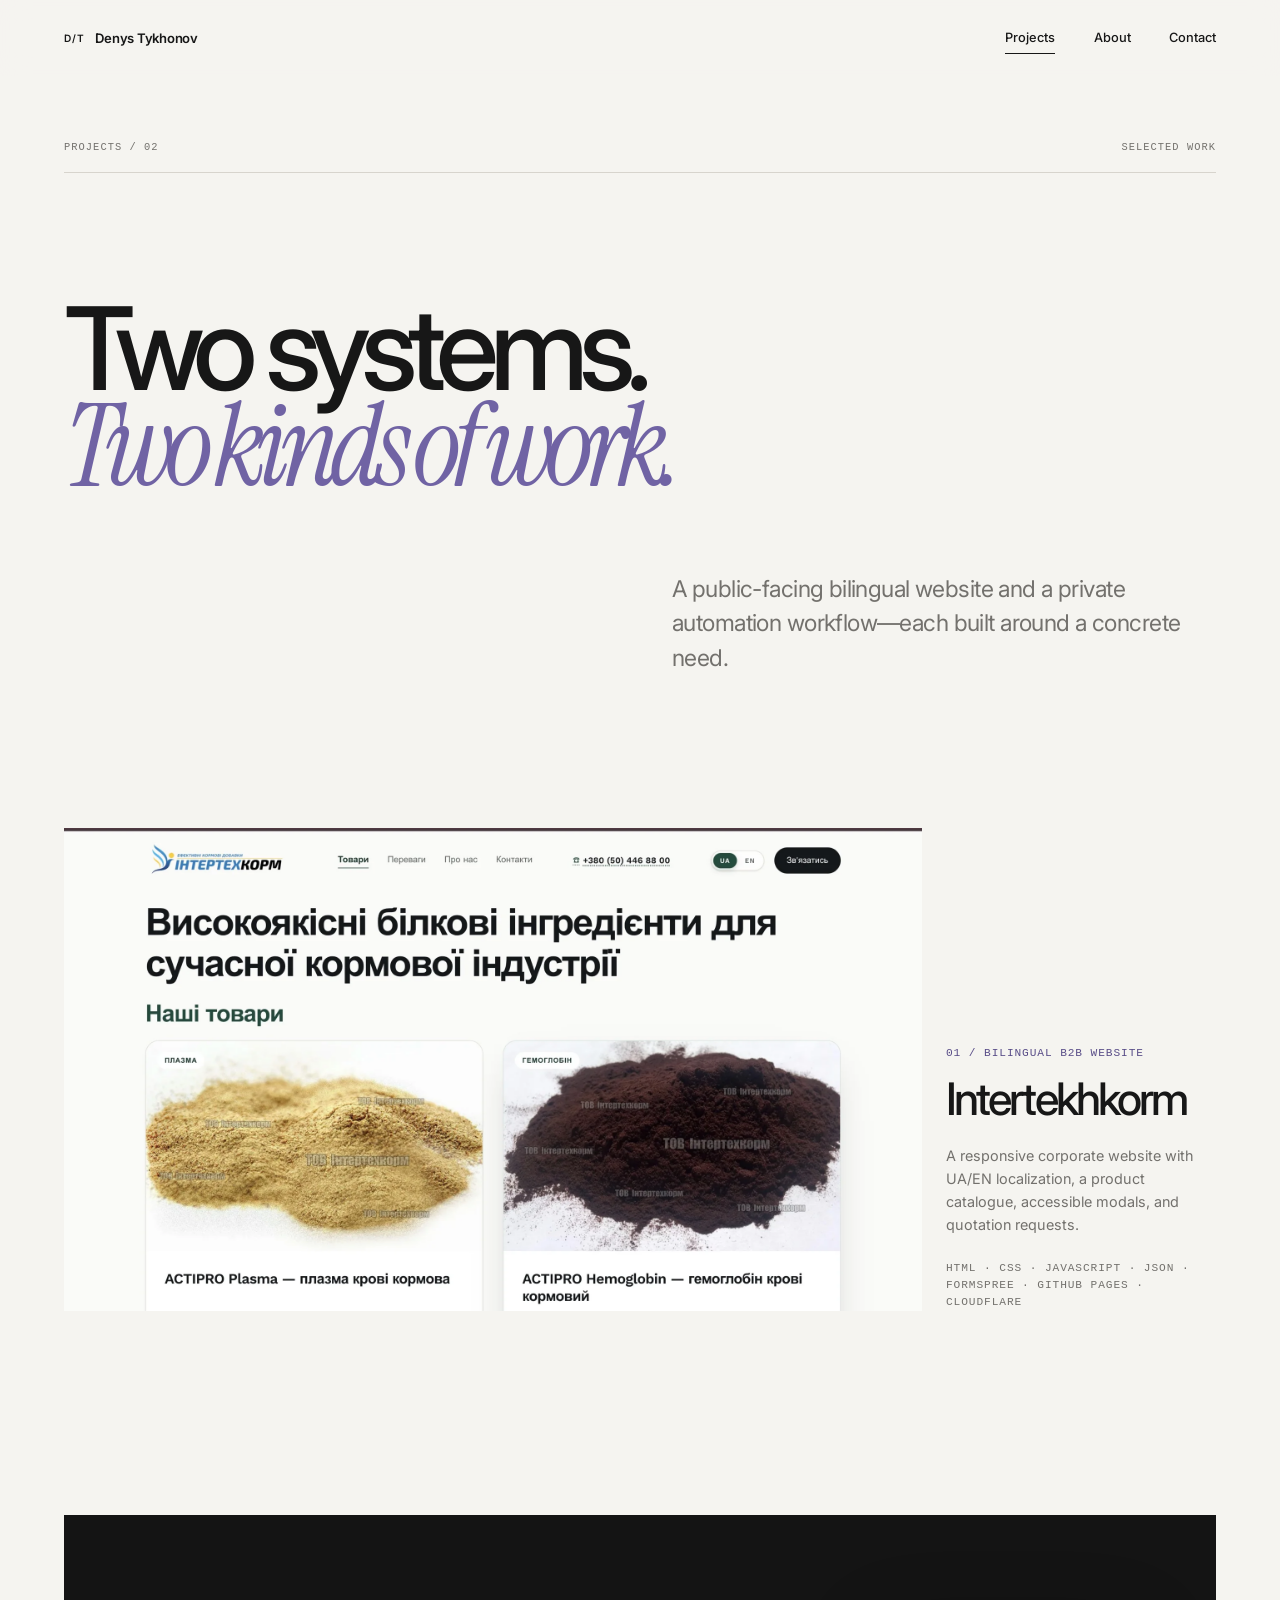
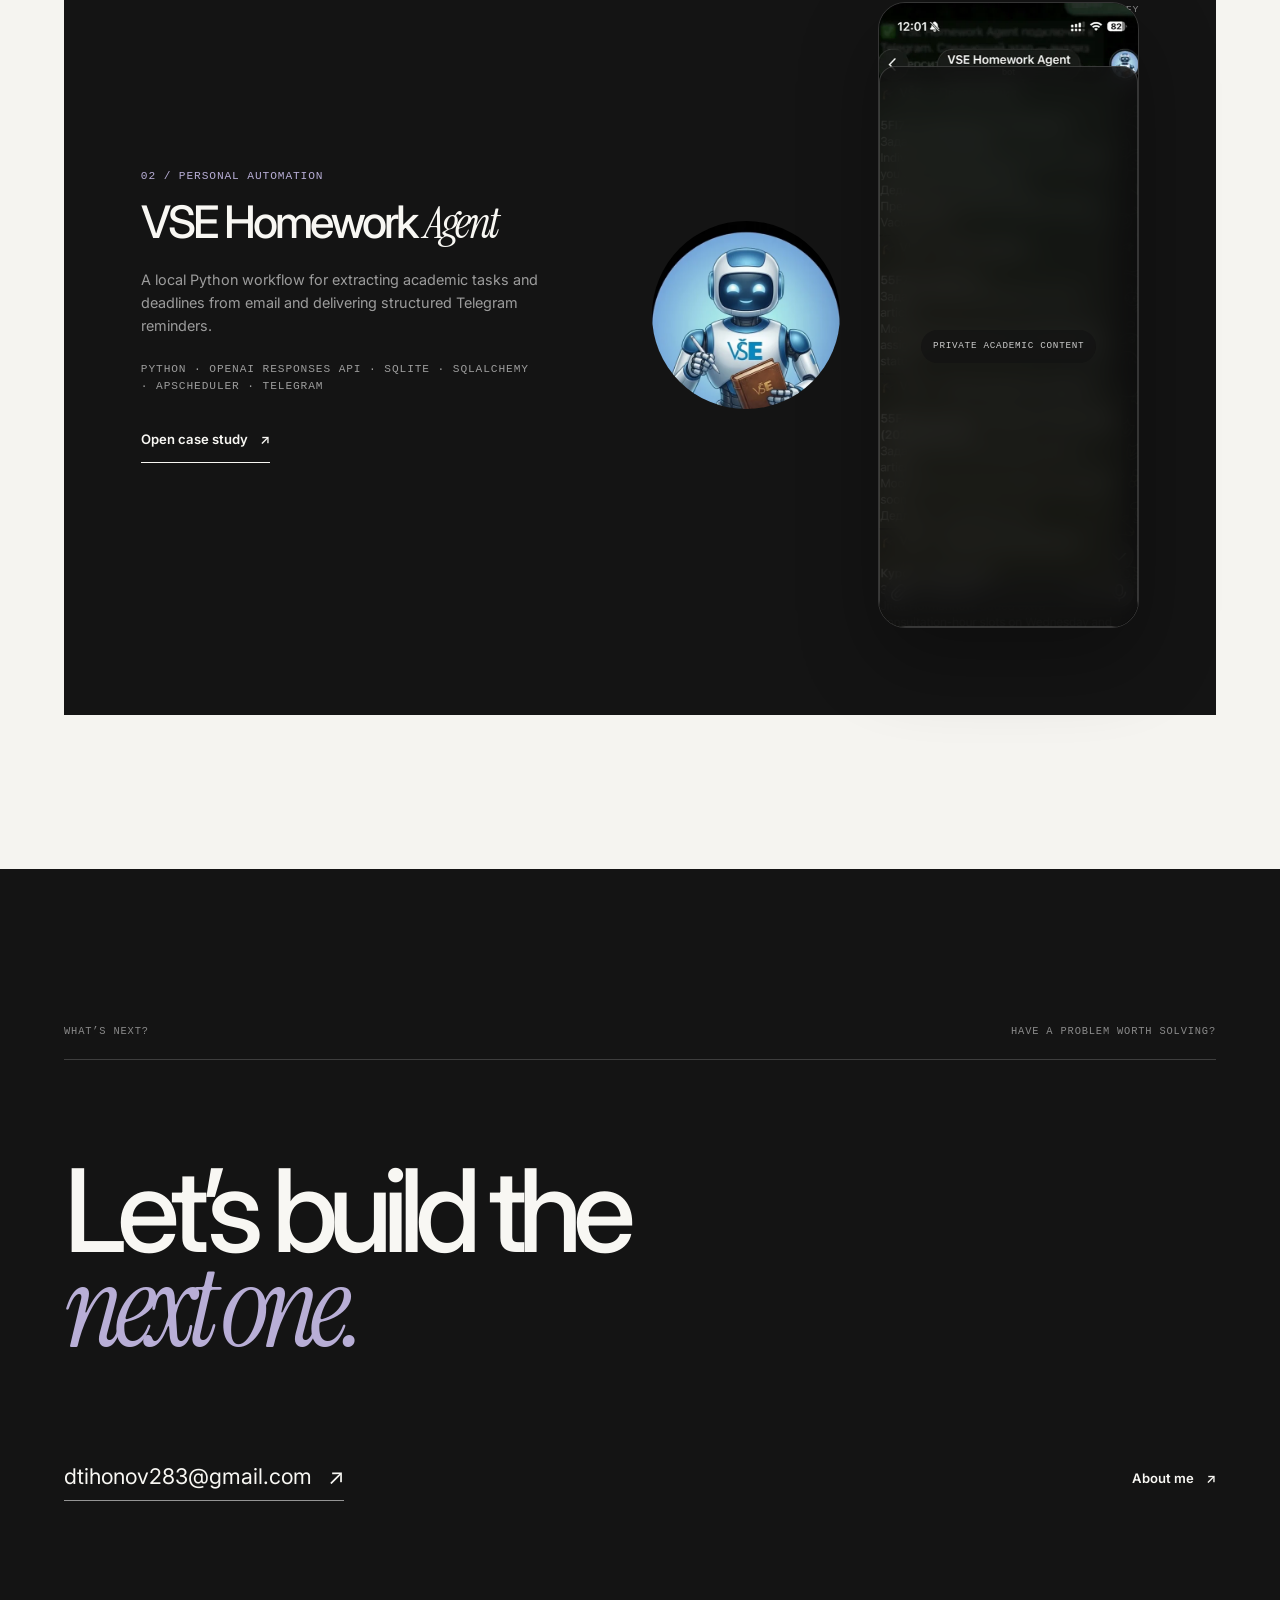
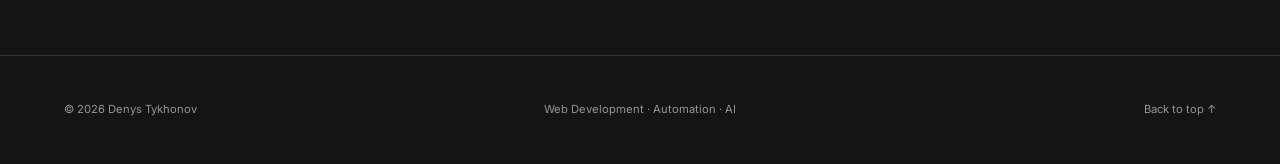
==== commit 155b5589: "Fix local preview and polish responsive portfolio" ====
--- a/projects/index.html
+++ b/projects/index.html
@@ -14,8 +14,8 @@
     <link rel="preconnect" href="https://fonts.googleapis.com">
     <link rel="preconnect" href="https://fonts.gstatic.com" crossorigin>
     <link rel="stylesheet" href="https://fonts.googleapis.com/css2?family=Instrument+Serif:ital@0;1&amp;family=Inter:wght@400;500;600&amp;display=swap">
-    <link rel="stylesheet" href="../assets/css/styles.css">
-    <script src="../assets/js/main.js" defer></script>
+    <link rel="stylesheet" href="../assets/css/styles.css?v=2.6">
+    <script src="../assets/js/main.js?v=2.4" defer></script>
   </head>
   <body id="top">
     <a class="skip-link" href="#main">Skip to content</a>
@@ -65,7 +65,10 @@
           <a class="project-index-devices reveal" data-delay="1" href="vse-homework-agent.html" aria-label="Open VSE Homework Agent case study">
             <span class="flow-note" aria-hidden="true">Mail → Extract → Store → Notify</span>
             <img class="agent-art" src="../assets/images/vse-agent.webp" width="460" height="1000" alt="Robot artwork for the VSE Homework Agent">
-            <img class="telegram-shot" src="../assets/images/vse-telegram.webp" width="459" height="1000" alt="Telegram notifications from the VSE Homework Agent">
+            <span class="telegram-frame">
+              <img class="telegram-shot" src="../assets/images/vse-telegram.webp" width="459" height="1000" alt="Telegram interface from the VSE Homework Agent; private academic details are obscured">
+              <span class="privacy-mask" aria-hidden="true"><span>Private academic content</span></span>
+            </span>
           </a>
         </article>
       </section>
--- a/assets/css/styles.css
+++ b/assets/css/styles.css
@@ -350,9 +350,49 @@
   justify-self: end;
 }
 
-.hero-intro > p {
-  margin: 0 0 1.5rem;
-  font-size: clamp(1rem, 1.35vw, 1.2rem);
+.hero-intro > p { margin-top: 0; }
+
+.hero-signature {
+  margin-bottom: 1.1rem;
+  font-size: clamp(1.15rem, 1.6vw, 1.45rem);
+  font-weight: 600;
+  letter-spacing: -0.04em;
+  line-height: 1.22;
+}
+
+.signature-mask {
+  display: inline-block;
+  overflow: hidden;
+  vertical-align: bottom;
+}
+
+.signature-word {
+  position: relative;
+  display: inline-block;
+  animation: signature-reveal 600ms 520ms var(--ease-out) both;
+}
+
+.signature-mask:nth-of-type(2) .signature-word { animation-delay: 610ms; }
+
+.signature-word::after {
+  position: absolute;
+  right: 0;
+  bottom: 0.02em;
+  left: 0;
+  height: 1px;
+  background: currentColor;
+  content: "";
+  transform: scaleX(0);
+  transform-origin: left;
+  animation: signature-line 520ms 850ms var(--ease-out) forwards;
+}
+
+.signature-mask:nth-of-type(2) .signature-word::after { animation-delay: 940ms; }
+
+.hero-support {
+  margin-bottom: 1.5rem;
+  color: var(--muted);
+  font-size: clamp(0.92rem, 1.15vw, 1.05rem);
   letter-spacing: -0.025em;
   line-height: 1.5;
 }
@@ -391,6 +431,15 @@
 @keyframes hero-rise {
   from { opacity: 0; transform: translateY(1.25rem); }
   to { opacity: 1; transform: translateY(0); }
+}
+
+@keyframes signature-reveal {
+  from { transform: translateY(105%); }
+  to { transform: translateY(0); }
+}
+
+@keyframes signature-line {
+  to { transform: scaleX(1); }
 }
 
 /* Home projects */
@@ -553,6 +602,7 @@
 
 .agent-art {
   width: min(100%, 19rem);
+  height: auto;
   aspect-ratio: 1;
   justify-self: center;
   border-radius: 50%;
@@ -561,20 +611,53 @@
   transition: transform 800ms var(--ease-out);
 }
 
-.telegram-shot {
+.telegram-frame {
+  position: relative;
+  display: block;
   width: min(100%, 23rem);
-  max-height: 39rem;
   justify-self: center;
+  overflow: hidden;
   border: 1px solid rgba(255,255,255,0.14);
   border-radius: 1.7rem;
+  box-shadow: 0 2rem 5rem rgba(0,0,0,0.3);
+  transition: transform 800ms var(--ease-out);
+}
+
+.telegram-shot {
+  display: block;
+  width: 100%;
+  max-height: 39rem;
   object-fit: cover;
   object-position: top;
-  box-shadow: 0 2rem 5rem rgba(0,0,0,0.3);
-  transition: transform 800ms var(--ease-out);
+}
+
+.privacy-mask {
+  position: absolute;
+  inset: 10% 0 0;
+  display: grid;
+  place-items: center;
+  padding: 1rem;
+  color: rgba(255,255,255,0.78);
+  background: rgba(18,18,18,0.78);
+  border: 1px solid rgba(255,255,255,0.16);
+  border-radius: 1rem 1rem 0 0;
+  backdrop-filter: blur(13px);
+  -webkit-backdrop-filter: blur(13px);
+}
+
+.privacy-mask span {
+  padding: 0.55rem 0.75rem;
+  background: rgba(18,18,18,0.72);
+  border-radius: 999px;
+  font-family: var(--mono);
+  font-size: 0.58rem;
+  letter-spacing: 0.08em;
+  text-align: center;
+  text-transform: uppercase;
 }
 
 .automation-visual:hover .agent-art { transform: rotate(-2deg) scale(1.02); }
-.automation-visual:hover .telegram-shot { transform: translateY(-0.5rem) rotate(1deg); }
+.automation-visual:hover .telegram-frame { transform: translateY(-0.5rem) rotate(1deg); }
 
 /* About preview and contact */
 .about-preview {
@@ -872,7 +955,8 @@
 .case-cover--agent { min-height: min(60rem, 95svh); padding: clamp(3rem, 8vw, 8rem); color: var(--light); background: var(--dark); grid-template-columns: minmax(0, 0.75fr) minmax(18rem, 0.65fr); justify-content: center; }
 .case-cover--agent .flow-note { top: clamp(2rem, 4vw, 4rem); right: clamp(2rem, 4vw, 4rem); }
 .case-cover--agent .agent-art { width: min(100%, 26rem); }
-.case-cover--agent .telegram-shot { width: min(100%, 27rem); max-height: 47rem; }
+.case-cover--agent .telegram-frame { width: min(100%, 27rem); }
+.case-cover--agent .telegram-shot { max-height: 47rem; }
 
 .case-content { padding-block: var(--section); }
 
@@ -1015,7 +1099,7 @@
 
 @media (max-width: 600px) {
   :root { --section: clamp(5.5rem, 24vw, 7rem); }
-  .site-header { backdrop-filter: blur(10px); }
+  .site-header { background: var(--paper); backdrop-filter: none; }
   .nav-list:not(.is-open) { gap: 0.75rem; }
   .nav-link { font-size: 0.68rem; }
 
@@ -1028,6 +1112,7 @@
   .hero-role { grid-column: 1 / 5; font-size: clamp(2.25rem, 11.5vw, 3.2rem); }
   .hero-intro { grid-column: 2 / 5; margin-top: 1.75rem; padding-left: 1rem; border-left: 1px solid var(--line); }
   .hero-intro > p { font-size: 0.95rem; }
+  .project-visual { aspect-ratio: 1952 / 1269; }
   .hero-actions { align-items: flex-start; flex-direction: column; gap: 0.25rem; }
   .hero-foot { grid-template-columns: auto 1fr auto; gap: 0.6rem; margin-top: 1.5rem; font-size: 0.5rem; }
   .hero-foot { display: none; }
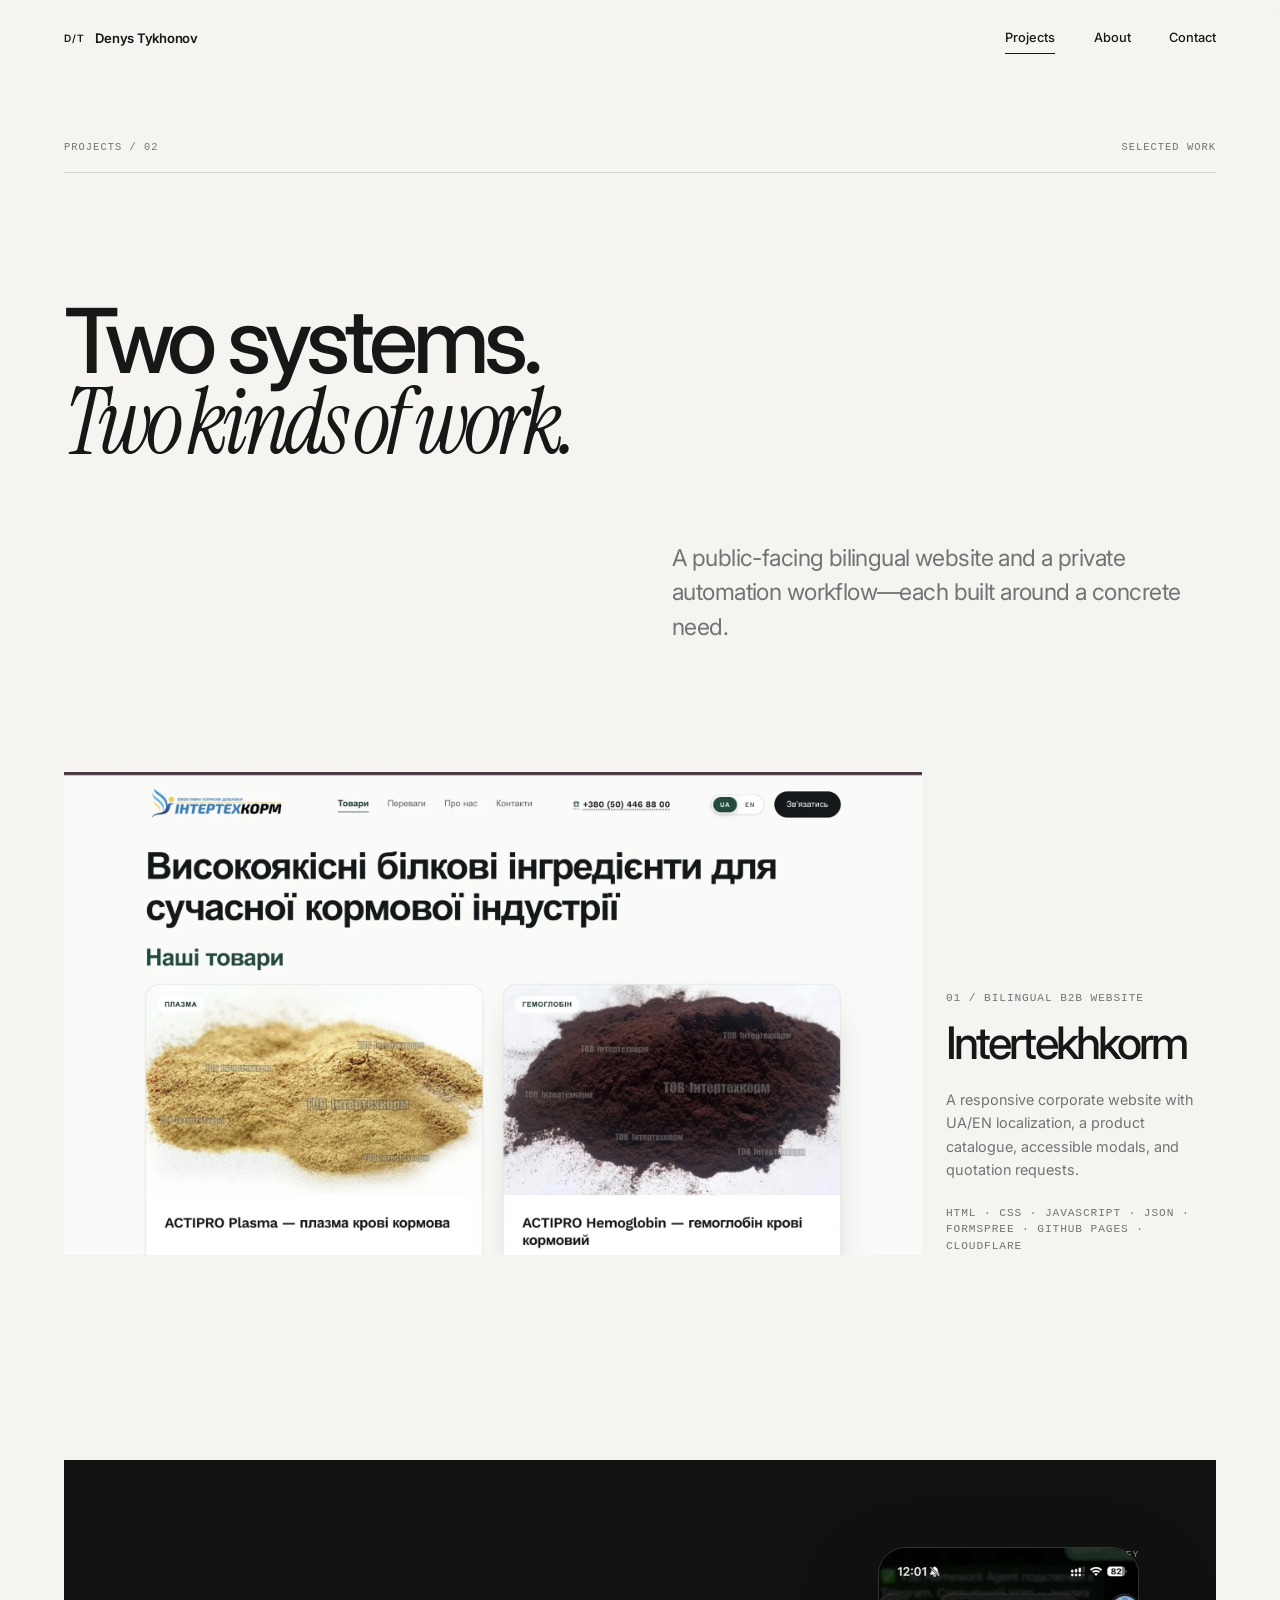
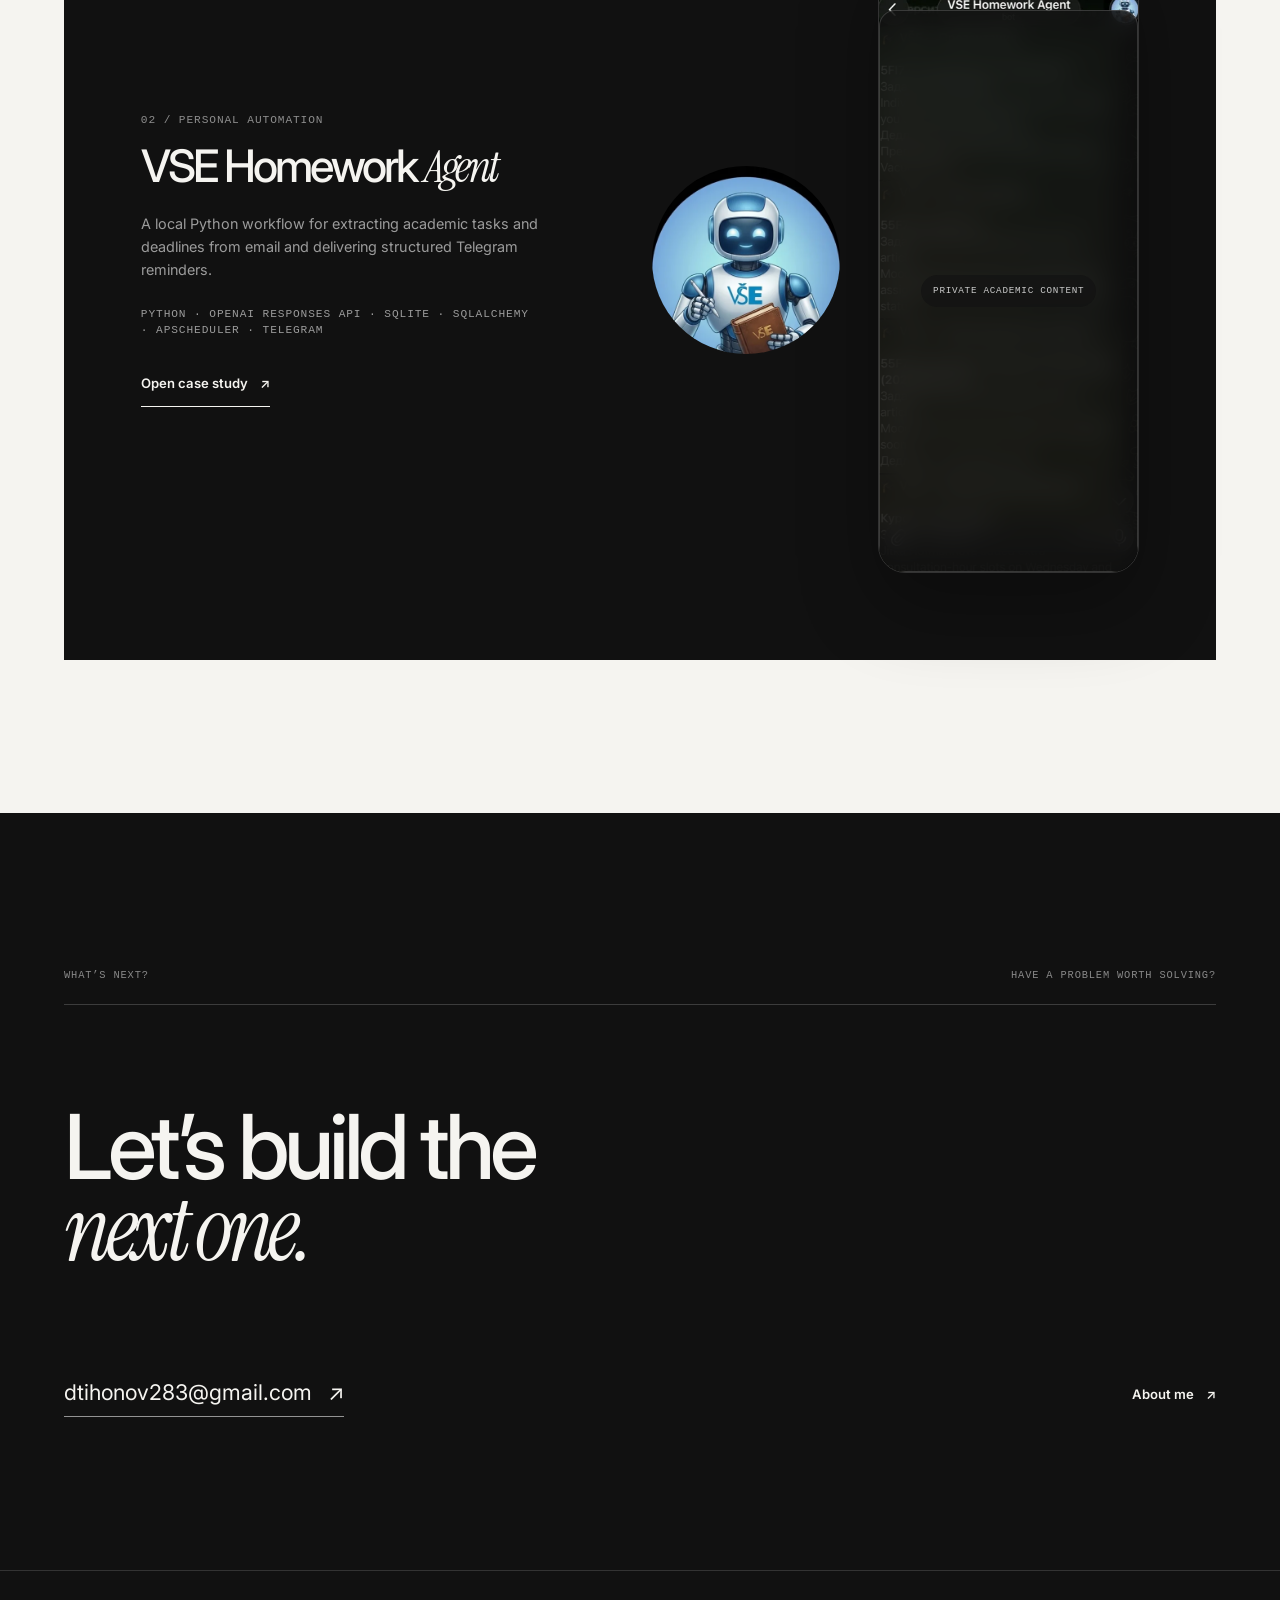
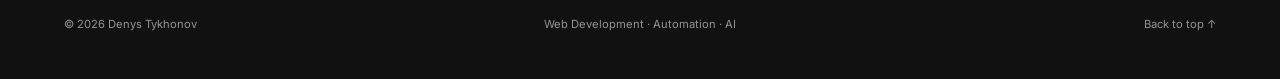
==== commit 6f3362c4: "Refine portfolio V2.1 art direction and interactions" ====
--- a/projects/index.html
+++ b/projects/index.html
@@ -14,8 +14,8 @@
     <link rel="preconnect" href="https://fonts.googleapis.com">
     <link rel="preconnect" href="https://fonts.gstatic.com" crossorigin>
     <link rel="stylesheet" href="https://fonts.googleapis.com/css2?family=Instrument+Serif:ital@0;1&amp;family=Inter:wght@400;500;600&amp;display=swap">
-    <link rel="stylesheet" href="../assets/css/styles.css?v=2.6">
-    <script src="../assets/js/main.js?v=2.4" defer></script>
+    <link rel="stylesheet" href="../assets/css/styles.css?v=2.9">
+    <script src="../assets/js/main.js?v=2.8" defer></script>
   </head>
   <body id="top">
     <a class="skip-link" href="#main">Skip to content</a>
--- a/assets/css/styles.css
+++ b/assets/css/styles.css
@@ -5,13 +5,11 @@
 :root {
   --paper: #f5f4f0;
   --ink: #171717;
-  --muted: #73716d;
+  --muted: #737373;
   --line: #d7d4cd;
-  --dark: #141414;
-  --light: #f8f7f3;
-  --accent: #7063a4;
-  --accent-dark: #594d88;
-  --accent-wash: #e9e6f0;
+  --dark: #111111;
+  --light: #f5f4f0;
+  --soft: #e9e8e3;
   --sans: "Inter", Arial, sans-serif;
   --serif: "Instrument Serif", Georgia, serif;
   --mono: "SFMono-Regular", "Cascadia Mono", Consolas, monospace;
@@ -51,6 +49,20 @@
   overflow: hidden;
 }
 
+.scroll-progress {
+  position: fixed;
+  z-index: 1000;
+  top: 0;
+  right: 0;
+  left: 0;
+  height: 2px;
+  background: var(--ink);
+  pointer-events: none;
+  transform: scaleX(var(--scroll-progress, 0));
+  transform-origin: left;
+  will-change: transform;
+}
+
 img {
   display: block;
   max-width: 100%;
@@ -70,11 +82,11 @@
 
 ::selection {
   color: var(--ink);
-  background: var(--accent-wash);
+  background: #d9d8d3;
 }
 
 :focus-visible {
-  outline: 2px solid var(--accent-dark);
+  outline: 2px solid var(--ink);
   outline-offset: 4px;
 }
 
@@ -278,9 +290,9 @@
 
 .hero-inner {
   display: grid;
-  grid-template-rows: auto 1fr auto auto;
-  min-height: calc(100svh - var(--header));
-  padding-block: clamp(1.5rem, 3vh, 2.5rem) clamp(2rem, 4vh, 3.5rem);
+  grid-template-rows: auto 1fr auto;
+  min-height: min(48rem, calc(90svh - var(--header)));
+  padding-block: clamp(1.5rem, 3vh, 2.5rem) clamp(3rem, 6vh, 5rem);
 }
 
 .hero-meta,
@@ -300,13 +312,13 @@
 
 .hero-name {
   display: flex;
-  align-self: center;
-  gap: 0.2em;
-  margin: clamp(2rem, 5vh, 4rem) 0;
-  font-size: clamp(5.5rem, 10.4vw, 10rem);
+  align-self: end;
+  gap: 0.18em;
+  margin: clamp(3.5rem, 8vh, 7rem) 0 clamp(2.5rem, 5vh, 4rem);
+  font-size: clamp(4.5rem, 7.4vw, 7.25rem);
   font-weight: 600;
-  letter-spacing: -0.09em;
-  line-height: 0.8;
+  letter-spacing: -0.075em;
+  line-height: 0.88;
   white-space: nowrap;
 }
 
@@ -322,18 +334,19 @@
   display: grid;
   grid-template-columns: repeat(12, minmax(0, 1fr));
   gap: 1.5rem;
-  align-items: end;
-  padding-block: clamp(1.5rem, 3vw, 2.5rem);
+  align-items: start;
+  padding-top: clamp(1.75rem, 3.5vw, 3rem);
   border-top: 1px solid var(--ink);
 }
 
 .hero-role {
-  grid-column: 1 / 8;
+  grid-column: 1 / 9;
   margin: 0;
-  font-size: clamp(2.4rem, 4.8vw, 4.65rem);
+  max-width: 17ch;
+  font-size: clamp(2.1rem, 3.7vw, 3.65rem);
   font-weight: 500;
-  letter-spacing: -0.065em;
-  line-height: 0.95;
+  letter-spacing: -0.05em;
+  line-height: 1;
 }
 
 .serif-amp {
@@ -346,55 +359,18 @@
 
 .hero-intro {
   grid-column: 9 / 13;
-  max-width: 26rem;
+  max-width: 23rem;
   justify-self: end;
 }
 
 .hero-intro > p { margin-top: 0; }
 
-.hero-signature {
-  margin-bottom: 1.1rem;
-  font-size: clamp(1.15rem, 1.6vw, 1.45rem);
-  font-weight: 600;
-  letter-spacing: -0.04em;
-  line-height: 1.22;
-}
-
-.signature-mask {
-  display: inline-block;
-  overflow: hidden;
-  vertical-align: bottom;
-}
-
-.signature-word {
-  position: relative;
-  display: inline-block;
-  animation: signature-reveal 600ms 520ms var(--ease-out) both;
-}
-
-.signature-mask:nth-of-type(2) .signature-word { animation-delay: 610ms; }
-
-.signature-word::after {
-  position: absolute;
-  right: 0;
-  bottom: 0.02em;
-  left: 0;
-  height: 1px;
-  background: currentColor;
-  content: "";
-  transform: scaleX(0);
-  transform-origin: left;
-  animation: signature-line 520ms 850ms var(--ease-out) forwards;
-}
-
-.signature-mask:nth-of-type(2) .signature-word::after { animation-delay: 940ms; }
-
 .hero-support {
-  margin-bottom: 1.5rem;
+  margin-bottom: 1.75rem;
   color: var(--muted);
-  font-size: clamp(0.92rem, 1.15vw, 1.05rem);
-  letter-spacing: -0.025em;
-  line-height: 1.5;
+  font-size: clamp(1rem, 1.3vw, 1.15rem);
+  letter-spacing: -0.01em;
+  line-height: 1.6;
 }
 
 .hero-actions {
@@ -403,43 +379,16 @@
   gap: 0.75rem 1.75rem;
 }
 
-.hero-foot {
-  display: grid;
-  grid-template-columns: auto minmax(2rem, 1fr) auto minmax(2rem, 1fr) auto;
-  gap: 1rem;
-  align-items: center;
-  color: var(--muted);
-  font-family: var(--mono);
-  font-size: 0.58rem;
-  letter-spacing: 0.08em;
-  text-transform: uppercase;
-}
-
-.hero-foot-rule {
-  height: 1px;
-  background: var(--line);
-}
-
 .hero-enter {
   animation: hero-rise 650ms 130ms var(--ease-out) both;
 }
 
 .hero-statement .hero-enter:first-child { animation-delay: 140ms; }
 .hero-statement .hero-enter:last-child { animation-delay: 190ms; }
-.hero-foot.hero-enter { animation-delay: 230ms; }
 
 @keyframes hero-rise {
   from { opacity: 0; transform: translateY(1.25rem); }
   to { opacity: 1; transform: translateY(0); }
-}
-
-@keyframes signature-reveal {
-  from { transform: translateY(105%); }
-  to { transform: translateY(0); }
-}
-
-@keyframes signature-line {
-  to { transform: scaleX(1); }
 }
 
 /* Home projects */
@@ -456,18 +405,18 @@
   margin-bottom: clamp(4rem, 8vw, 8rem);
 }
 
-.editorial-head .section-label { grid-column: 1 / 3; color: var(--accent-dark); }
+.editorial-head .section-label { grid-column: 1 / 3; color: var(--muted); }
 
 .display-title {
   grid-column: 3 / 10;
   margin: 0;
-  font-size: clamp(4rem, 8vw, 7.75rem);
+  font-size: clamp(3.5rem, 6.6vw, 6.25rem);
   font-weight: 500;
   letter-spacing: -0.075em;
   line-height: 0.82;
 }
 
-.display-title .serif-display { color: var(--accent); }
+.display-title .serif-display { color: inherit; }
 
 .head-note {
   grid-column: 10 / 13;
@@ -529,7 +478,7 @@
 .project-info .project-description { grid-column: 7 / 10; }
 .project-info .project-stack { grid-column: 10 / 13; }
 
-.project-type { color: var(--accent-dark); }
+.project-type { color: var(--muted); }
 
 .project-name {
   margin: 0.7rem 0 0;
@@ -543,7 +492,7 @@
   transition: color 300ms ease;
 }
 
-.project-name a:hover { color: var(--accent-dark); }
+.project-name a:hover { color: var(--muted); }
 
 .project-description {
   margin: 0;
@@ -557,6 +506,7 @@
 }
 
 .featured-project--automation {
+  position: relative;
   overflow: hidden;
   color: var(--light);
   background: var(--dark);
@@ -572,9 +522,9 @@
 }
 
 .automation-copy { grid-column: 1 / 6; }
-.automation-copy .project-type { color: #b8aed6; }
+.automation-copy .project-type { color: rgba(255,255,255,0.52); }
 .project-name--light { margin-block: 1.5rem 2rem; }
-.project-name--light a:hover { color: #b8aed6; }
+.project-name--light a:hover { color: rgba(255,255,255,0.62); }
 .automation-copy .project-description { max-width: 30rem; color: rgba(255,255,255,0.67); }
 .automation-copy .project-stack { margin: 2rem 0; color: rgba(255,255,255,0.46); }
 
@@ -659,6 +609,84 @@
 .automation-visual:hover .agent-art { transform: rotate(-2deg) scale(1.02); }
 .automation-visual:hover .telegram-frame { transform: translateY(-0.5rem) rotate(1deg); }
 
+.agent-demo {
+  grid-column: 1 / 13;
+  margin-top: clamp(2rem, 5vw, 5rem);
+  border-top: 1px solid rgba(255,255,255,0.22);
+  border-bottom: 1px solid rgba(255,255,255,0.22);
+}
+
+.agent-demo-head {
+  display: flex;
+  align-items: center;
+  justify-content: space-between;
+  gap: 1.5rem;
+  padding-block: 1rem;
+  border-bottom: 1px solid rgba(255,255,255,0.14);
+  color: rgba(255,255,255,0.58);
+  font-family: var(--mono);
+  font-size: 0.64rem;
+  letter-spacing: 0.09em;
+  text-transform: uppercase;
+}
+
+.system-state {
+  display: inline-flex;
+  align-items: center;
+  gap: 0.55rem;
+  color: var(--light);
+}
+
+.system-state i {
+  width: 0.45rem;
+  height: 0.45rem;
+  background: var(--light);
+  border-radius: 50%;
+  animation: system-pulse 1.6s steps(2, end) infinite;
+}
+
+.demo-sequence {
+  margin: 0;
+  padding: 0;
+  list-style: none;
+}
+
+.demo-step {
+  display: grid;
+  grid-template-columns: 4rem minmax(0, 1fr) auto;
+  gap: 1.5rem;
+  align-items: center;
+  padding-block: clamp(1.15rem, 2vw, 1.65rem);
+  border-bottom: 1px solid rgba(255,255,255,0.1);
+  color: rgba(255,255,255,0.72);
+  transition: color 450ms ease, padding-inline 550ms var(--ease-out);
+}
+
+.js .demo-step {
+  color: rgba(255,255,255,0.36);
+  animation: demo-cycle 8s linear infinite both;
+  animation-play-state: paused;
+}
+
+.agent-demo.is-visible .demo-step { animation-play-state: running; }
+.demo-step:last-child { border-bottom: 0; }
+.demo-step:nth-child(2) { animation-delay: 2s; }
+.demo-step:nth-child(3) { animation-delay: 4s; }
+.demo-step:nth-child(4) { animation-delay: 6s; }
+.demo-index,
+.demo-status { font-family: var(--mono); font-size: 0.68rem; letter-spacing: 0.06em; text-transform: uppercase; }
+.demo-event { font-size: clamp(1rem, 1.5vw, 1.25rem); letter-spacing: -0.02em; }
+
+@keyframes demo-cycle {
+  0%, 5% { color: rgba(255,255,255,0.36); padding-inline: 0; }
+  8%, 22% { color: var(--light); padding-inline: 0.75rem; }
+  26%, 100% { color: rgba(255,255,255,0.36); padding-inline: 0; }
+}
+
+@keyframes system-pulse {
+  50% { opacity: 0.35; }
+}
+
 /* About preview and contact */
 .about-preview {
   padding-block: var(--section);
@@ -672,18 +700,19 @@
   align-items: start;
 }
 
-.about-preview-grid > .section-label { grid-column: 1 / 3; color: var(--accent-dark); }
+.about-preview-grid > .section-label { grid-column: 1 / 3; color: var(--muted); }
 .about-preview-copy { grid-column: 3 / 9; }
 
 .about-preview-title {
   margin: 0 0 2rem;
-  font-size: clamp(2.8rem, 5vw, 5rem);
+  max-width: 16ch;
+  font-size: clamp(2.4rem, 4vw, 3.8rem);
   font-weight: 500;
-  letter-spacing: -0.065em;
-  line-height: 1;
-}
-
-.about-preview-title .serif-display { color: var(--accent); }
+  letter-spacing: -0.035em;
+  line-height: 1.05;
+}
+
+.about-preview-title .serif-display { color: inherit; }
 .about-preview-copy > p { max-width: 35rem; margin: 0 0 2rem; color: var(--muted); font-size: 1.05rem; }
 
 .capability-rail {
@@ -729,13 +758,13 @@
 .contact-title {
   max-width: 11ch;
   margin: clamp(4rem, 8vw, 7rem) 0;
-  font-size: clamp(4rem, 9vw, 8.75rem);
+  font-size: clamp(3.75rem, 7vw, 6.9rem);
   font-weight: 500;
-  letter-spacing: -0.08em;
-  line-height: 0.82;
-}
-
-.contact-title .serif-display { color: #b8aed6; }
+  letter-spacing: -0.06em;
+  line-height: 0.9;
+}
+
+.contact-title .serif-display { color: inherit; }
 
 .contact-row {
   display: flex;
@@ -774,20 +803,20 @@
 /* Shared page hero */
 .page-hero {
   overflow: clip;
-  min-height: calc(92svh - var(--header));
+  min-height: min(46rem, calc(82svh - var(--header)));
   padding-block: clamp(3rem, 7vh, 6rem) clamp(5rem, 10vw, 8rem);
 }
 
 .page-title {
   max-width: 12ch;
   margin: clamp(5rem, 10vw, 9rem) 0 0;
-  font-size: clamp(4.3rem, 9vw, 8.75rem);
+  font-size: clamp(3.75rem, 7vw, 6.75rem);
   font-weight: 500;
-  letter-spacing: -0.08em;
-  line-height: 0.83;
-}
-
-.page-title .serif-display { color: var(--accent); }
+  letter-spacing: -0.06em;
+  line-height: 0.9;
+}
+
+.page-title .serif-display { color: inherit; }
 
 .page-deck {
   width: min(100%, 34rem);
@@ -804,35 +833,39 @@
   border-top: 1px solid var(--line);
 }
 
-.about-story > .section-label { grid-column: 1 / 3; color: var(--accent-dark); }
-
-.story-lead {
-  grid-column: 3 / 9;
-  font-size: clamp(2.2rem, 4.2vw, 4.25rem);
+.about-story > .section-label { grid-column: 1 / 3; color: var(--muted); }
+
+.story-article {
+  grid-column: 3 / 11;
+  width: min(100%, 46rem);
+}
+
+.story-heading {
+  margin: 0 0 clamp(3rem, 6vw, 5rem);
+  font-size: clamp(2.75rem, 4.6vw, 4.4rem);
   font-weight: 500;
-  letter-spacing: -0.06em;
-  line-height: 1.02;
-}
-
-.story-lead p,
-.story-copy p,
-.story-pull { margin-top: 0; }
-
-.story-copy { grid-column: 9 / 13; color: var(--muted); }
-.story-copy p { margin-bottom: 1.5rem; }
-
-.story-pull {
-  grid-column: 3 / 11;
-  margin: clamp(5rem, 10vw, 9rem) 0 0;
-  padding-top: 2rem;
-  border-top: 1px solid var(--ink);
-  font-size: clamp(3.2rem, 6vw, 6rem);
-  font-weight: 500;
-  letter-spacing: -0.07em;
-  line-height: 0.9;
-}
-
-.story-pull .serif-display { color: var(--accent); }
+  letter-spacing: -0.04em;
+  line-height: 1.04;
+}
+
+.story-heading .serif-display { display: block; margin-top: 0.08em; }
+
+.story-intro,
+.story-copy {
+  max-width: 68ch;
+  font-family: var(--sans);
+  letter-spacing: 0;
+}
+
+.story-intro {
+  margin: 0 0 2.25rem;
+  color: var(--ink);
+  font-size: clamp(1.2rem, 1.8vw, 1.4rem);
+  line-height: 1.65;
+}
+
+.story-copy { color: var(--muted); font-size: 1.03rem; line-height: 1.72; }
+.story-copy p { margin: 0 0 1.55rem; }
 
 .capabilities-section {
   padding-block: var(--section);
@@ -859,7 +892,7 @@
   transition: padding-inline 450ms var(--ease-out), color 300ms ease;
 }
 
-.capabilities-list li:hover { padding-inline: 1rem; color: var(--accent-dark); }
+.capabilities-list li:hover { padding-inline: 1rem; color: var(--muted); }
 .capabilities-list li > span { font-family: var(--mono); font-size: 0.65rem; color: var(--muted); }
 .capabilities-list strong { font-size: clamp(1.4rem, 2.7vw, 2.6rem); font-weight: 500; letter-spacing: -0.045em; }
 .capabilities-list small { color: var(--muted); font-size: 0.85rem; }
@@ -908,7 +941,7 @@
 }
 
 .project-index-item--dark .project-index-copy { grid-column: 1 / 6; }
-.project-index-item--dark .project-type { color: #b8aed6; }
+.project-index-item--dark .project-type { color: rgba(255,255,255,0.52); }
 .project-index-item--dark .project-index-copy > p:not(.project-type):not(.project-stack),
 .project-index-item--dark .project-stack { color: rgba(255,255,255,0.58); }
 .project-index-item--dark .line-link { margin-top: 1.5rem; }
@@ -919,14 +952,14 @@
 
 .case-title {
   margin: clamp(4rem, 8vw, 7rem) 0 0;
-  font-size: clamp(5rem, 11vw, 10.5rem);
+  font-size: clamp(4.6rem, 8.5vw, 8rem);
   font-weight: 500;
-  letter-spacing: -0.09em;
-  line-height: 0.8;
-}
-
-.case-title--agent { max-width: 10ch; font-size: clamp(4.6rem, 10vw, 9.5rem); }
-.case-title .serif-display { color: var(--accent); }
+  letter-spacing: -0.07em;
+  line-height: 0.88;
+}
+
+.case-title--agent { max-width: 10ch; font-size: clamp(4.3rem, 7.8vw, 7.4rem); }
+.case-title .serif-display { color: inherit; }
 
 .case-summary {
   width: min(100%, 48rem);
@@ -969,7 +1002,7 @@
 }
 
 .case-chapter:first-child { padding-top: 0; border-top: 0; }
-.case-chapter-label { grid-column: 1 / 3; color: var(--accent-dark); }
+.case-chapter-label { grid-column: 1 / 3; color: var(--muted); }
 .case-chapter h2 { grid-column: 3 / 8; margin: 0; font-size: clamp(2.2rem, 4vw, 4rem); font-weight: 500; letter-spacing: -0.06em; line-height: 1; }
 .case-chapter-copy { grid-column: 9 / 13; }
 .case-chapter-copy > p { margin: 0 0 1.4rem; color: var(--muted); }
@@ -1002,17 +1035,17 @@
 .case-flow { display: grid; grid-template-columns: repeat(4, 1fr); margin-top: 2.5rem; border-block: 1px solid var(--ink); }
 .case-flow span { position: relative; padding: 1.25rem 0.7rem; border-right: 1px solid var(--line); font-family: var(--mono); font-size: 0.68rem; text-align: center; text-transform: uppercase; }
 .case-flow span:last-child { border-right: 0; }
-.case-flow span:not(:last-child)::after { position: absolute; z-index: 1; top: 50%; right: -0.3rem; width: 0.6rem; color: var(--accent-dark); background: var(--paper); content: "→"; transform: translateY(-50%); }
-
-.privacy-note { margin-top: 2rem !important; padding-left: 1rem; border-left: 2px solid var(--accent); font-size: 0.82rem; }
+.case-flow span:not(:last-child)::after { position: absolute; z-index: 1; top: 50%; right: -0.3rem; width: 0.6rem; color: var(--ink); background: var(--paper); content: "→"; transform: translateY(-50%); }
+
+.privacy-note { margin-top: 2rem !important; padding-left: 1rem; border-left: 2px solid var(--ink); font-size: 0.82rem; }
 .case-actions { display: flex; flex-wrap: wrap; gap: 1rem 2rem; margin-top: 2.5rem; }
 
 .next-case { border-top: 1px solid var(--line); }
 .next-case-link { display: grid; grid-template-columns: 2fr 8fr 1fr; gap: 1.5rem; align-items: end; padding-block: clamp(5rem, 10vw, 9rem); }
 .next-case-link > span:first-child { color: var(--muted); font-family: var(--mono); font-size: 0.65rem; text-transform: uppercase; }
-.next-case-link strong { font-size: clamp(3rem, 7vw, 7rem); font-weight: 500; letter-spacing: -0.075em; line-height: 0.85; transition: color 300ms ease; }
+.next-case-link strong { font-size: clamp(3rem, 5.5vw, 5.5rem); font-weight: 500; letter-spacing: -0.06em; line-height: 0.9; transition: color 300ms ease; }
 .next-case-link > span:last-child { justify-self: end; font-size: 2rem; transition: transform 400ms var(--ease-out); }
-.next-case-link:hover strong { color: var(--accent-dark); }
+.next-case-link:hover strong { color: var(--muted); }
 .next-case-link:hover > span:last-child { transform: translate(0.35rem, -0.35rem); }
 
 /* Reveals and page transitions */
@@ -1022,13 +1055,28 @@
 .js .reveal[data-delay="1"] { transition-delay: 100ms; }
 .js .reveal[data-delay="2"] { transition-delay: 180ms; }
 
+.js .reveal-title {
+  transform: translateY(1.25rem);
+  transition: opacity 700ms ease, transform 900ms var(--ease-out);
+}
+
+.js .reveal-title.is-visible {
+  transform: translateY(0);
+}
+
+.magnetic-target {
+  transform: translate3d(var(--magnetic-x, 0), var(--magnetic-y, 0), 0);
+  transition: transform 420ms var(--ease-out);
+  will-change: transform;
+}
+
 ::view-transition-old(root) { animation: page-out 220ms var(--ease-smooth) both; }
 ::view-transition-new(root) { animation: page-in 420ms var(--ease-out) both; }
 @keyframes page-out { to { opacity: 0; transform: translateY(-0.4rem); } }
 @keyframes page-in { from { opacity: 0; transform: translateY(0.65rem); } }
 
 @media (max-width: 1000px) {
-  .hero-name { font-size: clamp(4.5rem, 10vw, 7rem); }
+  .hero-name { font-size: clamp(4.25rem, 8.5vw, 6.5rem); }
   .hero-role { grid-column: 1 / 8; }
   .hero-intro { grid-column: 8 / 13; }
   .project-info .project-description { grid-column: 6 / 10; }
@@ -1069,8 +1117,8 @@
   .js .nav-link { width: 100%; min-height: 5.5rem; font-size: clamp(2.5rem, 10vw, 4rem); font-weight: 500; letter-spacing: -0.06em; }
   .js .nav-link::after { display: none; }
 
-  .hero-name { flex-direction: column; gap: 0; font-size: clamp(5.25rem, 16vw, 8rem); line-height: 0.76; white-space: normal; }
-  .hero-name-line:last-child { margin-left: 0.18em; }
+  .hero-name { flex-direction: row; gap: 0.18em; font-size: clamp(3.9rem, 10.5vw, 5.4rem); line-height: 0.88; white-space: nowrap; }
+  .hero-name-line:last-child { margin-left: 0; }
   .hero-role { grid-column: 1 / 8; }
   .hero-intro { grid-column: 8 / 13; }
   .editorial-head .section-label { grid-column: 1 / 3; }
@@ -1084,8 +1132,7 @@
   .automation-visual { grid-column: 7 / 13; grid-template-columns: 0.75fr 1fr; min-height: 34rem; }
   .about-preview-copy { grid-column: 3 / 9; }
   .capability-rail { grid-column: 9 / 13; }
-  .story-lead { grid-column: 3 / 9; }
-  .story-copy { grid-column: 9 / 13; }
+  .story-article { grid-column: 3 / 12; }
   .project-index-media { grid-column: 1 / 13; }
   .project-index-copy { grid-column: 3 / 11; padding-top: 2rem; }
   .project-index-item--dark { min-height: 44rem; }
@@ -1103,19 +1150,17 @@
   .nav-list:not(.is-open) { gap: 0.75rem; }
   .nav-link { font-size: 0.68rem; }
 
-  .hero-inner { grid-template-rows: auto auto auto auto; padding-block: 1.5rem 2rem; }
+  .hero-inner { grid-template-rows: auto auto auto; min-height: calc(88svh - var(--header)); padding-block: 1.5rem 2.5rem; }
   .hero-meta { align-items: flex-start; }
   .hero-meta span:last-child { text-align: right; }
-  .hero-name { margin: clamp(2.75rem, 7vh, 3.5rem) 0 2.25rem; font-size: clamp(4.1rem, 20vw, 5.5rem); }
+  .hero-name { flex-direction: column; gap: 0; margin: clamp(3rem, 8vh, 4.5rem) 0 2.5rem; font-size: clamp(3.65rem, 16vw, 4.6rem); line-height: 0.84; white-space: normal; }
   .hero-name-line:last-child { margin-left: 0.1em; }
   .hero-statement { grid-template-columns: repeat(4, minmax(0, 1fr)); gap: 1rem; }
-  .hero-role { grid-column: 1 / 5; font-size: clamp(2.25rem, 11.5vw, 3.2rem); }
+  .hero-role { grid-column: 1 / 5; font-size: clamp(1.95rem, 8.8vw, 2.6rem); line-height: 1.02; }
   .hero-intro { grid-column: 2 / 5; margin-top: 1.75rem; padding-left: 1rem; border-left: 1px solid var(--line); }
   .hero-intro > p { font-size: 0.95rem; }
   .project-visual { aspect-ratio: 1952 / 1269; }
   .hero-actions { align-items: flex-start; flex-direction: column; gap: 0.25rem; }
-  .hero-foot { grid-template-columns: auto 1fr auto; gap: 0.6rem; margin-top: 1.5rem; font-size: 0.5rem; }
-  .hero-foot { display: none; }
 
   .editorial-head,
   .project-info,
@@ -1131,16 +1176,16 @@
   }
 
   .editorial-head .section-label { grid-column: 1 / 2; }
-  .display-title { grid-column: 2 / 5; font-size: clamp(3.4rem, 17vw, 5rem); }
+  .display-title { grid-column: 2 / 5; font-size: clamp(3rem, 13vw, 4.25rem); line-height: 0.9; }
   .head-note { grid-column: 2 / 5; margin-top: 1.5rem; }
-  .project-visual { aspect-ratio: 4 / 3; }
+  .project-visual { aspect-ratio: 1952 / 1269; }
   .project-visual img { object-position: center; }
   .project-visual-action { display: none; }
   .project-info > div,
   .project-info .project-description,
   .project-info .project-stack { grid-column: 1 / 5; }
   .project-info .project-description { margin-top: 1rem; }
-  .project-name { font-size: clamp(2.7rem, 14vw, 4rem); }
+  .project-name { font-size: clamp(2.6rem, 12vw, 3.7rem); }
 
   .automation-grid { padding-block: 5.5rem; }
   .automation-copy,
@@ -1149,27 +1194,32 @@
   .automation-copy { grid-row: 2; margin-top: 2rem; }
   .automation-visual .telegram-shot { max-height: 25rem; border-radius: 1rem; }
   .automation-visual .flow-note { top: -2rem; }
+  .agent-demo { grid-column: 1 / 5; grid-row: 3; margin-top: 3rem; }
+  .agent-demo-head { align-items: flex-start; flex-direction: column; gap: 0.55rem; }
+  .demo-step { grid-template-columns: 2.5rem minmax(0, 1fr); gap: 0.75rem; }
+  .demo-status { grid-column: 2; }
 
   .about-preview-grid > .section-label { grid-column: 1 / 2; }
   .about-preview-copy { grid-column: 1 / 5; margin-top: 2rem; }
   .capability-rail { grid-column: 1 / 5; margin-top: 3rem; }
-  .about-preview-title { font-size: clamp(2.8rem, 13vw, 4rem); }
+  .about-preview-title { font-size: clamp(2.35rem, 10.5vw, 3.25rem); }
   .contact-meta { align-items: flex-start; }
   .contact-meta span:last-child { max-width: 12rem; text-align: right; }
-  .contact-title { margin-block: 4rem; font-size: clamp(3.7rem, 18vw, 5.5rem); }
+  .contact-title { margin-block: 4rem; font-size: clamp(3.4rem, 14vw, 4.8rem); line-height: 0.9; }
   .contact-row { align-items: flex-start; flex-direction: column; }
   .contact-email { max-width: 100%; font-size: 0.95rem; overflow-wrap: anywhere; }
   .footer-inner { grid-template-columns: 1fr auto; }
   .footer-inner span:nth-child(2) { display: none; }
 
-  .page-hero { min-height: calc(90svh - var(--header)); padding-block: 2.5rem 5rem; }
-  .page-title { margin-top: clamp(4rem, 15vw, 6rem); font-size: clamp(3.9rem, 18vw, 5.6rem); }
+  .page-hero { min-height: calc(76svh - var(--header)); padding-block: 2.5rem 5rem; }
+  .page-title { margin-top: clamp(4rem, 15vw, 6rem); font-size: clamp(3.5rem, 14vw, 4.8rem); }
   .page-deck { margin-top: 3rem; font-size: 1.05rem; }
 
   .about-story > .section-label { grid-column: 1 / 5; }
-  .story-lead { grid-column: 1 / 5; margin-top: 2rem; font-size: clamp(2.3rem, 11vw, 3.5rem); }
-  .story-copy { grid-column: 1 / 5; margin-top: 2rem; }
-  .story-pull { grid-column: 1 / 5; margin-top: 4rem; font-size: clamp(3rem, 14vw, 4.5rem); }
+  .story-article { grid-column: 1 / 5; margin-top: 2rem; }
+  .story-heading { font-size: clamp(2.5rem, 11vw, 3.35rem); }
+  .story-intro { font-size: 1.12rem; line-height: 1.65; }
+  .story-copy { margin-top: 0; font-size: 1rem; line-height: 1.72; }
   .capabilities-list li { grid-template-columns: 2.5rem 1fr; gap: 1rem; }
   .capabilities-list small { grid-column: 2; margin-top: 0.5rem; }
   .capabilities-list li:hover { padding-inline: 0; }
@@ -1186,8 +1236,8 @@
   .project-index-devices .telegram-shot { max-height: 25rem; border-radius: 1rem; }
 
   .case-hero { padding-block: 2.5rem 4.5rem; }
-  .case-title { margin-top: 4rem; font-size: clamp(4rem, 20vw, 6rem); overflow-wrap: anywhere; }
-  .case-title--agent { font-size: clamp(3.7rem, 18vw, 5.4rem); }
+  .case-title { margin-top: 4rem; font-size: clamp(3.75rem, 16vw, 5.25rem); overflow-wrap: anywhere; }
+  .case-title--agent { font-size: clamp(3.45rem, 14vw, 4.8rem); }
   .case-summary { margin-top: 3rem; font-size: 1.08rem; }
   .case-meta { grid-template-columns: 1fr 1fr; gap: 1rem; }
   .case-meta > div { padding-top: 1rem; border-top: 1px solid var(--line); }
@@ -1214,20 +1264,21 @@
 
 @media (max-width: 600px) and (max-height: 760px) {
   .hero-inner { padding-block: 1.1rem 1.5rem; }
-  .hero-name { margin: 2.25rem 0 2rem; font-size: clamp(3.75rem, 18vw, 4.6rem); }
-  .hero-role { font-size: clamp(2rem, 10vw, 2.65rem); }
+  .hero-name { margin: 2.5rem 0 2rem; font-size: clamp(3.35rem, 15vw, 4.1rem); }
+  .hero-role { font-size: clamp(1.8rem, 8.4vw, 2.3rem); }
   .hero-intro { margin-top: 1.1rem; }
   .hero-intro > p { margin-bottom: 0.8rem; font-size: 0.86rem; }
   .hero-actions { align-items: center; flex-direction: row; gap: 0.5rem 1.1rem; }
-  .hero-foot { display: none; }
 }
 
 @media (prefers-reduced-motion: reduce) {
   html { scroll-behavior: auto; }
   *, *::before, *::after { animation-duration: 0.01ms !important; animation-iteration-count: 1 !important; scroll-behavior: auto !important; transition-duration: 0.01ms !important; }
   .js .reveal { opacity: 1; transform: none; }
+  .js .demo-step { color: rgba(255,255,255,0.76); animation: none !important; padding-inline: 0; }
+  .system-state i { animation: none !important; }
 }
 
 @media (prefers-contrast: more) {
-  :root { --muted: #4c4a47; --line: #8e8b84; --accent: #594d88; }
-}
+  :root { --muted: #4c4c4c; --line: #8e8e8e; }
+}
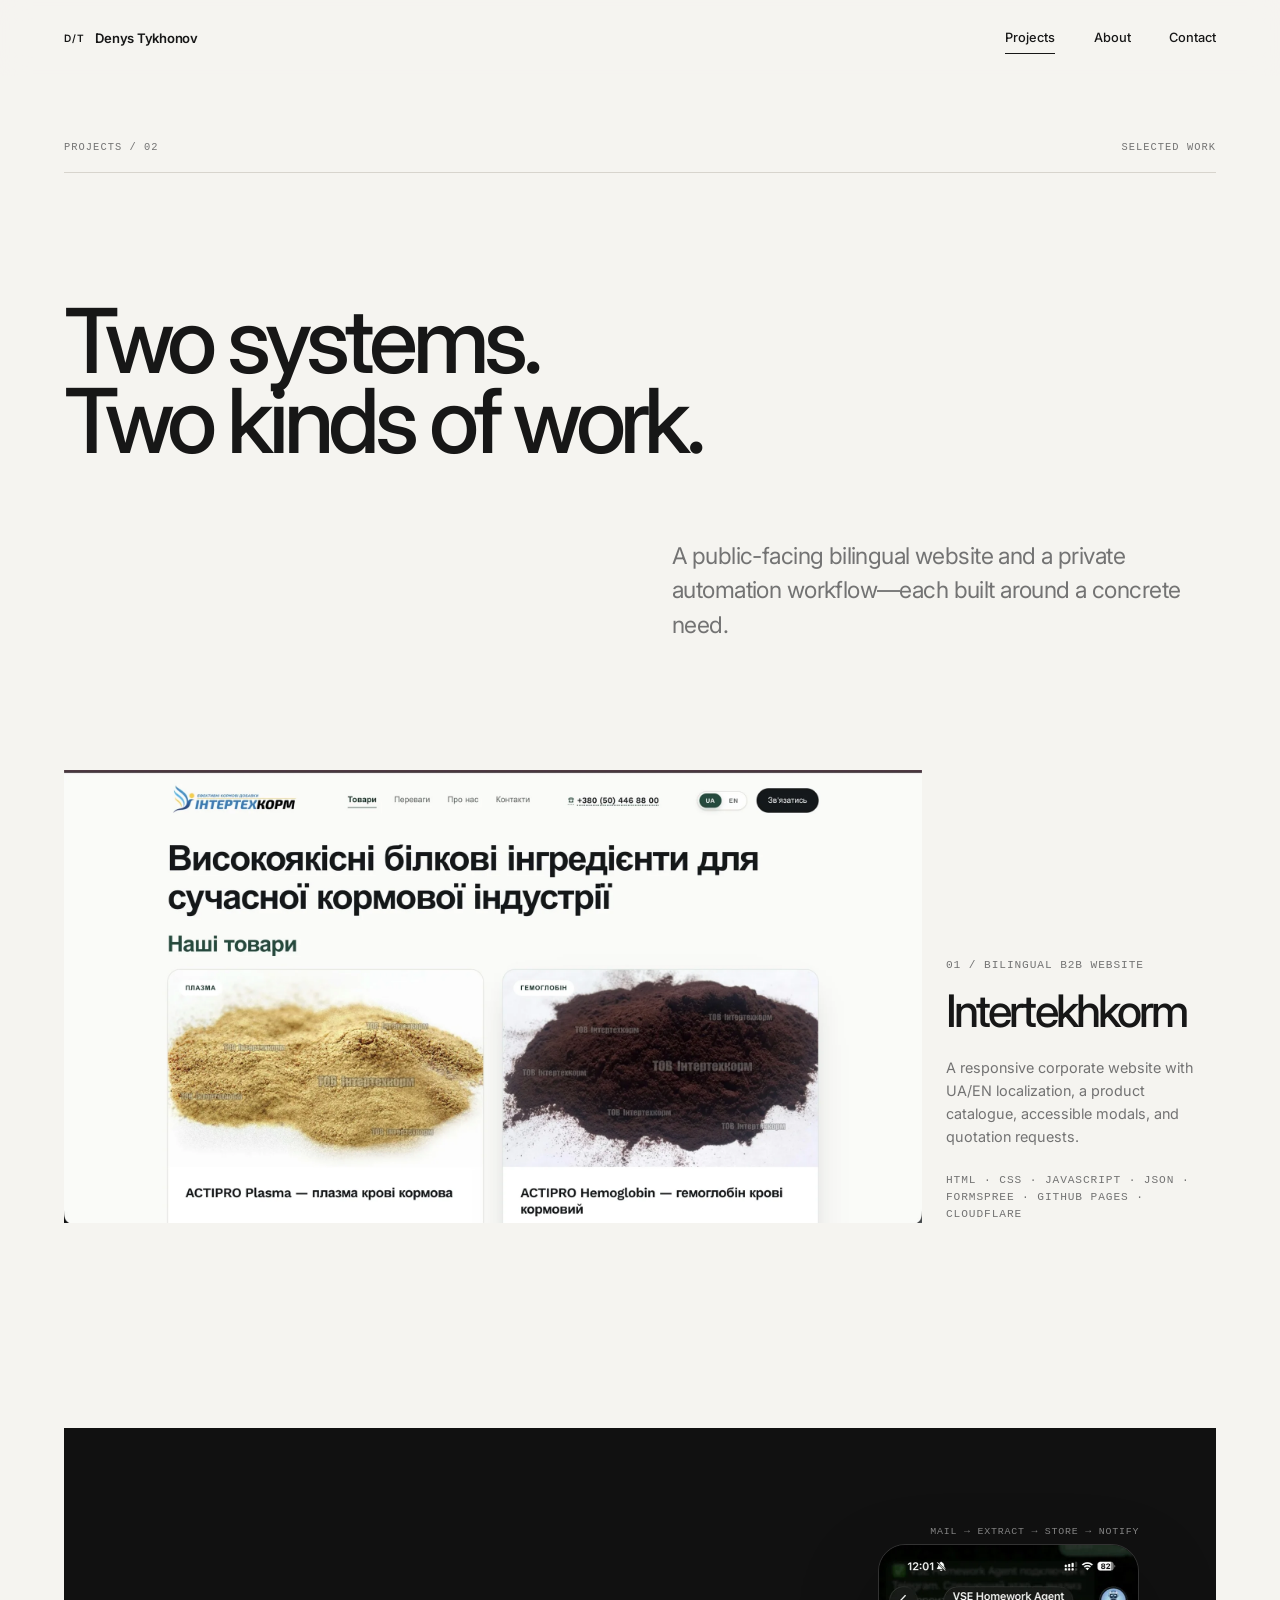
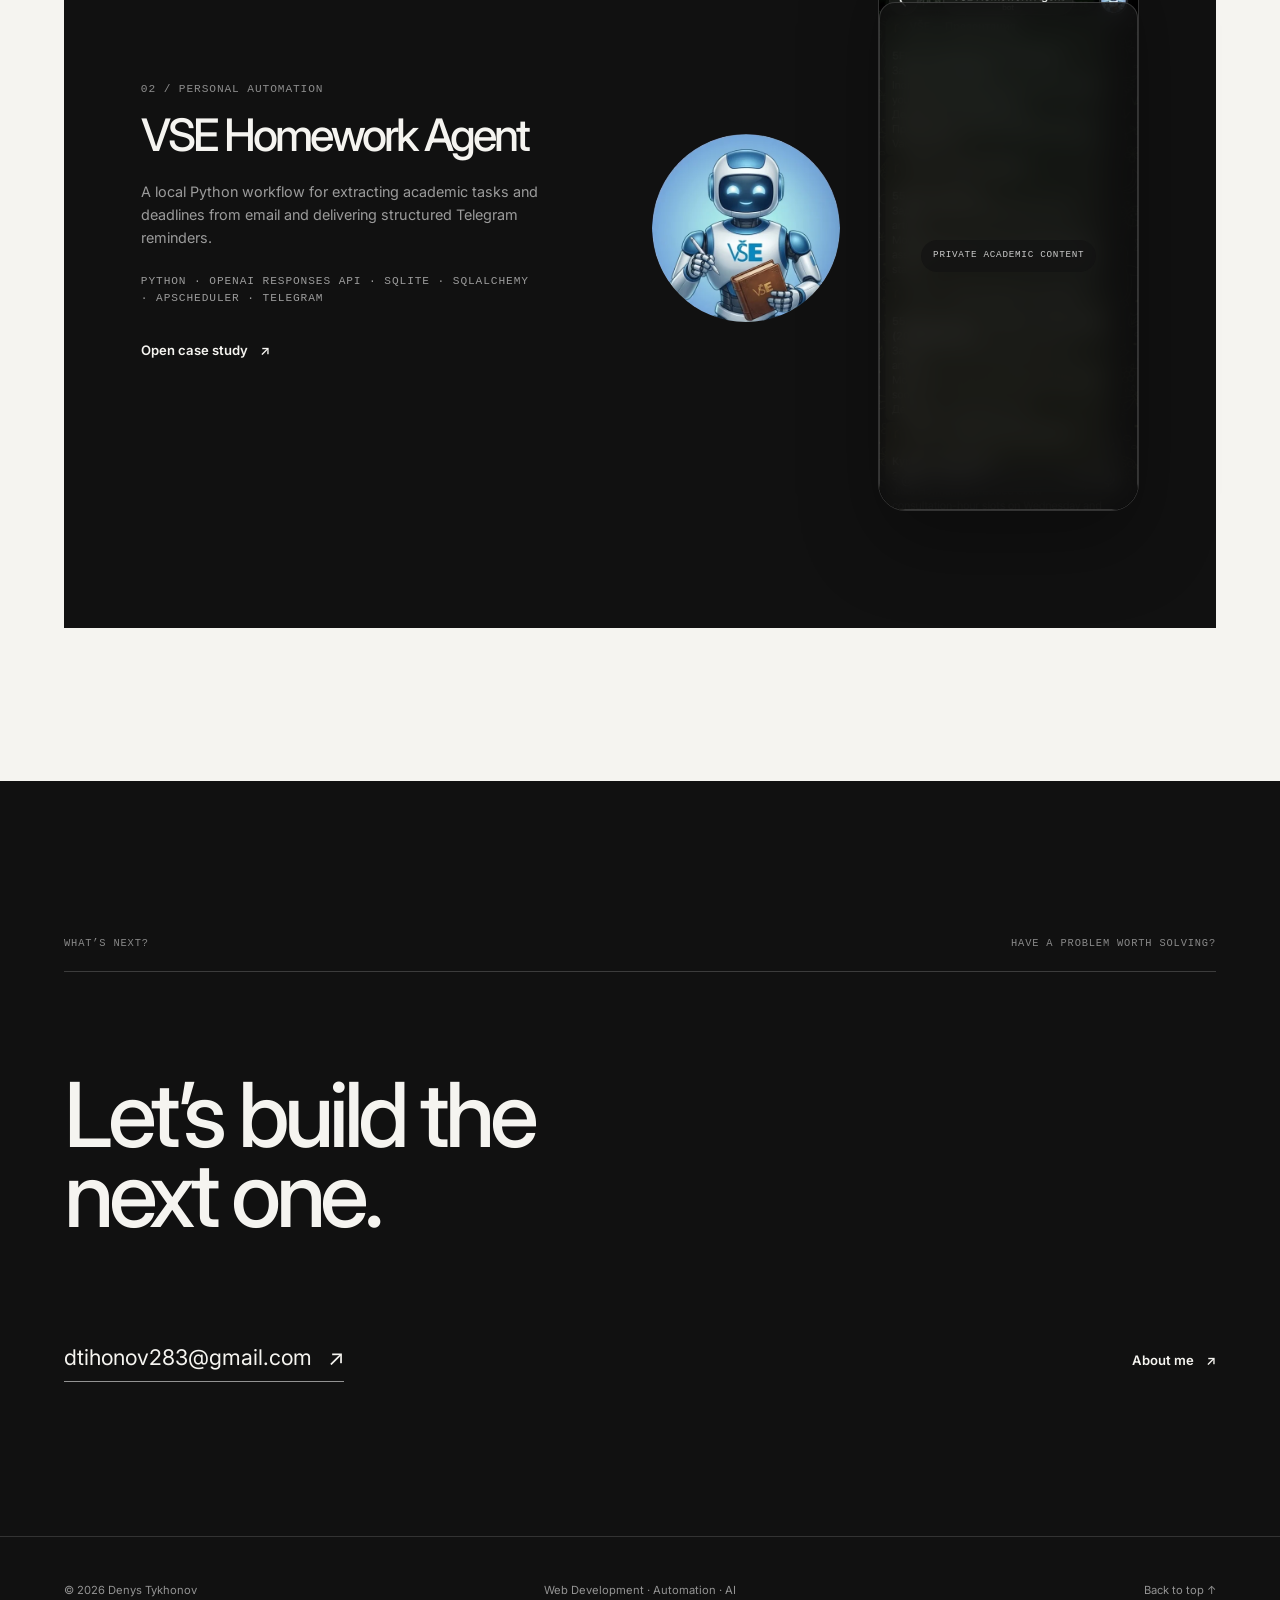
==== commit cbbb1a82: "Refine editorial portfolio and responsive project media" ====
--- a/projects/index.html
+++ b/projects/index.html
@@ -13,9 +13,9 @@
     <link rel="icon" href="../assets/images/favicon.svg" type="image/svg+xml">
     <link rel="preconnect" href="https://fonts.googleapis.com">
     <link rel="preconnect" href="https://fonts.gstatic.com" crossorigin>
-    <link rel="stylesheet" href="https://fonts.googleapis.com/css2?family=Instrument+Serif:ital@0;1&amp;family=Inter:wght@400;500;600&amp;display=swap">
-    <link rel="stylesheet" href="../assets/css/styles.css?v=2.9">
-    <script src="../assets/js/main.js?v=2.8" defer></script>
+    <link rel="stylesheet" href="https://fonts.googleapis.com/css2?family=Inter:wght@400;500;600&amp;display=swap">
+    <link rel="stylesheet" href="../assets/css/styles.css?v=4.2">
+    <script src="../assets/js/main.js?v=4.2" defer></script>
   </head>
   <body id="top">
     <a class="skip-link" href="#main">Skip to content</a>
@@ -25,9 +25,9 @@
         <button class="menu-toggle" type="button" aria-expanded="false" aria-controls="primary-navigation" aria-label="Open navigation"><span aria-hidden="true"></span></button>
         <nav aria-label="Primary navigation">
           <ul class="nav-list" id="primary-navigation">
-            <li><a class="nav-link" href="index.html" aria-current="page">Projects</a></li>
-            <li><a class="nav-link" href="../about.html">About</a></li>
-            <li><a class="nav-link" href="../index.html#contact">Contact</a></li>
+            <li><a class="nav-link" href="index.html" aria-current="page"><span class="nav-link-window"><span class="nav-link-label"><span>Projects</span><span aria-hidden="true">Projects</span></span></span></a></li>
+            <li><a class="nav-link" href="../about.html"><span class="nav-link-window"><span class="nav-link-label"><span>About</span><span aria-hidden="true">About</span></span></span></a></li>
+            <li><a class="nav-link" href="../index.html#contact"><span class="nav-link-window"><span class="nav-link-label"><span>Contact</span><span aria-hidden="true">Contact</span></span></span></a></li>
           </ul>
         </nav>
       </div>
@@ -36,7 +36,7 @@
     <main id="main">
       <header class="page-hero page-hero--projects shell">
         <div class="page-hero-meta hero-enter"><span>Projects / 02</span><span>Selected work</span></div>
-        <h1 class="page-title hero-enter">Two systems.<br><span class="serif-display">Two kinds of work.</span></h1>
+        <h1 class="page-title hero-enter">Two systems.<br>Two kinds of work.</h1>
         <p class="page-deck hero-enter">A public-facing bilingual website and a private automation workflow—each built around a concrete need.</p>
       </header>
 
@@ -57,7 +57,7 @@
         <article class="project-index-item project-index-item--dark">
           <div class="project-index-copy reveal">
             <p class="project-type">02 / Personal automation</p>
-            <h2><a href="vse-homework-agent.html">VSE Homework <span class="serif-display">Agent</span></a></h2>
+            <h2><a href="vse-homework-agent.html">VSE Homework Agent</a></h2>
             <p>A local Python workflow for extracting academic tasks and deadlines from email and delivering structured Telegram reminders.</p>
             <p class="project-stack">Python · OpenAI Responses API · SQLite · SQLAlchemy · APScheduler · Telegram</p>
             <a class="line-link line-link--light" href="vse-homework-agent.html"><span>Open case study</span><span aria-hidden="true">↗</span></a>
@@ -76,7 +76,7 @@
       <section class="contact-section" id="contact" aria-labelledby="contact-title">
         <div class="shell contact-inner">
           <div class="contact-meta reveal"><span>What’s next?</span><span>Have a problem worth solving?</span></div>
-          <h2 class="contact-title reveal" id="contact-title">Let’s build the<br><span class="serif-display">next one.</span></h2>
+          <h2 class="contact-title reveal" id="contact-title">Let’s build the<br>next one.</h2>
           <div class="contact-row reveal"><a class="contact-email" href="mailto:dtihonov283@gmail.com">dtihonov283@gmail.com <span aria-hidden="true">↗</span></a><a class="quiet-link quiet-link--light" href="../about.html">About me <span aria-hidden="true">↗</span></a></div>
         </div>
       </section>
--- a/assets/css/styles.css
+++ b/assets/css/styles.css
@@ -11,7 +11,6 @@
   --light: #f5f4f0;
   --soft: #e9e8e3;
   --sans: "Inter", Arial, sans-serif;
-  --serif: "Instrument Serif", Georgia, serif;
   --mono: "SFMono-Regular", "Cascadia Mono", Consolas, monospace;
   --content: 90rem;
   --gutter: clamp(1.25rem, 5vw, 5rem);
@@ -137,12 +136,6 @@
   text-transform: uppercase;
 }
 
-.serif-display {
-  font-family: var(--serif);
-  font-style: italic;
-  font-weight: 400;
-}
-
 /* Header */
 .site-header {
   position: sticky;
@@ -198,6 +191,33 @@
   min-height: 2.75rem;
   font-size: 0.8rem;
   font-weight: 500;
+}
+
+.nav-link-window {
+  display: block;
+  overflow: hidden;
+  height: 1.25em;
+  line-height: 1.25;
+}
+
+.nav-link-label {
+  position: relative;
+  display: block;
+  transition: transform 460ms var(--ease-out);
+}
+
+.nav-link-label > span {
+  display: block;
+  height: 1.25em;
+  line-height: 1.25;
+  white-space: nowrap;
+}
+
+@media (hover: hover) and (pointer: fine) {
+  .nav-link:hover .nav-link-label,
+  .nav-link:focus-visible .nav-link-label {
+    transform: translate3d(0, -1.25em, 0);
+  }
 }
 
 .nav-link::after {
@@ -220,6 +240,48 @@
   transform-origin: left;
 }
 
+.nav .nav-link {
+  overflow: visible;
+  margin: -0.5rem -0.45rem;
+  padding: 0.5rem 0.45rem;
+  white-space: nowrap;
+  transform: translate3d(var(--nav-pull-x, 0), var(--nav-pull-y, 0), 0);
+  transition: transform 420ms var(--ease-out);
+}
+
+.nav .nav-link.is-pulled {
+  transition-duration: 120ms;
+}
+
+.nav .nav-roll,
+.nav .nav-char {
+  display: inline-block;
+}
+
+.nav .nav-roll {
+  overflow: hidden;
+  height: 1.6em;
+  line-height: 1.6;
+  vertical-align: middle;
+}
+
+.nav .nav-char {
+  line-height: 1.6;
+}
+
+@media (hover: hover) and (prefers-reduced-motion: no-preference) {
+  .nav .nav-char {
+    text-shadow: 0 1.6em 0 currentColor;
+    transition: transform 0.5s cubic-bezier(0.7, 0, 0.2, 1);
+    transition-delay: calc(var(--i) * 25ms);
+  }
+
+  .nav .nav-link:hover .nav-char,
+  .nav .nav-link:focus-visible .nav-char {
+    transform: translate3d(0, -1.6em, 0);
+  }
+}
+
 .menu-toggle {
   position: relative;
   z-index: 4;
@@ -248,6 +310,7 @@
 /* Shared links */
 .line-link,
 .quiet-link {
+  position: relative;
   display: inline-flex;
   align-items: center;
   gap: 0.75rem;
@@ -257,11 +320,11 @@
 }
 
 .line-link {
-  position: relative;
   padding-bottom: 0.18rem;
 }
 
-.line-link::after {
+.line-link::after,
+.quiet-link::after {
   position: absolute;
   right: 0;
   bottom: 0;
@@ -269,11 +332,16 @@
   height: 1px;
   background: currentColor;
   content: "";
+  transform: scaleX(0);
   transform-origin: left;
   transition: transform 380ms var(--ease-out);
 }
 
-.line-link:hover::after { transform: scaleX(0.3); }
+.quiet-link::after { bottom: 0.35rem; }
+.line-link:hover::after,
+.line-link:focus-visible::after,
+.quiet-link:hover::after,
+.quiet-link:focus-visible::after { transform: scaleX(1); }
 .line-link span:last-child,
 .quiet-link span:last-child { transition: transform 380ms var(--ease-out); }
 .line-link:hover span:last-child,
@@ -315,7 +383,7 @@
   align-self: end;
   gap: 0.18em;
   margin: clamp(3.5rem, 8vh, 7rem) 0 clamp(2.5rem, 5vh, 4rem);
-  font-size: clamp(4.5rem, 7.4vw, 7.25rem);
+  font-size: clamp(4.25rem, 6.2vw, 6rem);
   font-weight: 600;
   letter-spacing: -0.075em;
   line-height: 0.88;
@@ -331,6 +399,7 @@
 .hero-name-line:last-child { animation-delay: 90ms; }
 
 .hero-statement {
+  position: relative;
   display: grid;
   grid-template-columns: repeat(12, minmax(0, 1fr));
   gap: 1.5rem;
@@ -349,12 +418,124 @@
   line-height: 1;
 }
 
-.serif-amp {
-  margin-inline: 0.07em;
-  font-family: var(--serif);
-  font-size: 1.08em;
-  font-style: italic;
-  font-weight: 400;
+.hero-title {
+  margin-block: -40px;
+  padding-block: 40px;
+}
+
+.hero-title.is-liquid-active {
+  will-change: filter;
+}
+
+.hero-interaction-hint {
+  display: none;
+}
+
+.hero-kinetic {
+  --kinetic-x-one: 0px;
+  --kinetic-y-one: 0px;
+  --kinetic-x-two: 0px;
+  --kinetic-y-two: 0px;
+  position: relative;
+  isolation: isolate;
+  cursor: crosshair;
+}
+
+.hero-kinetic-stage {
+  position: relative;
+  display: block;
+  overflow: hidden;
+  contain: paint;
+}
+
+.hero-kinetic-gate,
+.hero-kinetic-invert {
+  position: absolute;
+  inset: 0;
+  pointer-events: none;
+}
+
+.hero-kinetic-gate {
+  z-index: 2;
+  background: var(--ink);
+  opacity: 0;
+  transform: scaleX(0);
+  transform-origin: left center;
+}
+
+.hero-kinetic-invert {
+  z-index: 3;
+  color: var(--paper);
+  opacity: 0;
+}
+
+.hero-kinetic-invert span,
+.hero-kinetic-line {
+  display: block;
+}
+
+.hero-kinetic-line {
+  position: relative;
+  z-index: 1;
+  opacity: 1;
+  transition: transform 500ms var(--ease-out);
+}
+
+.hero-kinetic-line--one {
+  transform: translate3d(var(--kinetic-x-one), var(--kinetic-y-one), 0);
+}
+
+.hero-kinetic-line--two {
+  transform: translate3d(var(--kinetic-x-two), var(--kinetic-y-two), 0);
+}
+
+.hero-kinetic-status {
+  position: absolute;
+  top: -1.45rem;
+  right: 0;
+  display: grid;
+  justify-items: end;
+  color: var(--muted);
+  font-family: var(--mono);
+  font-size: 0.54rem;
+  font-weight: 500;
+  letter-spacing: 0.09em;
+  line-height: 1;
+  text-transform: uppercase;
+  pointer-events: none;
+}
+
+.hero-kinetic-status span {
+  grid-area: 1 / 1;
+  opacity: 0;
+}
+
+.hero-kinetic.is-kinetic-active .hero-kinetic-gate {
+  animation: kinetic-gate 1.75s 220ms var(--ease-smooth) both;
+  will-change: opacity, transform;
+}
+
+.hero-kinetic.is-kinetic-active .hero-kinetic-invert {
+  animation: kinetic-invert 1.75s 220ms linear both;
+  will-change: opacity;
+}
+
+.hero-kinetic.is-kinetic-active .hero-kinetic-line--one {
+  animation: kinetic-line-one 1.85s 180ms cubic-bezier(0.16, 1, 0.3, 1) both;
+  will-change: opacity, transform;
+}
+
+.hero-kinetic.is-kinetic-active .hero-kinetic-line--two {
+  animation: kinetic-line-two 1.85s 230ms cubic-bezier(0.16, 1, 0.3, 1) both;
+  will-change: opacity, transform;
+}
+
+.hero-kinetic.is-kinetic-active .hero-kinetic-status span:first-child {
+  animation: kinetic-status-input 1.75s 220ms linear both;
+}
+
+.hero-kinetic.is-kinetic-active .hero-kinetic-status span:last-child {
+  animation: kinetic-status-lock 1.75s 220ms linear both;
 }
 
 .hero-intro {
@@ -389,6 +570,48 @@
 @keyframes hero-rise {
   from { opacity: 0; transform: translateY(1.25rem); }
   to { opacity: 1; transform: translateY(0); }
+}
+
+@keyframes kinetic-gate {
+  0% { opacity: 1; transform: translate3d(0, 0, 0) scaleX(0); }
+  8% { opacity: 1; transform: translate3d(0, 0, 0) scaleX(0.018); }
+  14% { opacity: 1; transform: translate3d(0, 0, 0) scaleX(0.075); }
+  31% { opacity: 1; transform: translate3d(0, 0, 0) scaleX(1); }
+  47% { opacity: 1; transform: translate3d(0, 0, 0) scaleX(1); }
+  70% { opacity: 1; transform: translate3d(104%, 0, 0) scaleX(1); }
+  71%, 100% { opacity: 0; transform: translate3d(104%, 0, 0) scaleX(1); }
+}
+
+@keyframes kinetic-invert {
+  0%, 27% { opacity: 0; }
+  31%, 66% { opacity: 1; }
+  72%, 100% { opacity: 0; }
+}
+
+@keyframes kinetic-line-one {
+  0%, 40% { opacity: 0; transform: translate3d(-108%, 0, 0); }
+  58% { opacity: 0.82; transform: translate3d(-16%, 0, 0); }
+  72% { opacity: 1; transform: translate3d(2.5%, 0, 0); }
+  84%, 100% { opacity: 1; transform: translate3d(0, 0, 0); }
+}
+
+@keyframes kinetic-line-two {
+  0%, 43% { opacity: 0; transform: translate3d(108%, 0, 0); }
+  61% { opacity: 0.82; transform: translate3d(15%, 0, 0); }
+  75% { opacity: 1; transform: translate3d(-2%, 0, 0); }
+  87%, 100% { opacity: 1; transform: translate3d(0, 0, 0); }
+}
+
+@keyframes kinetic-status-input {
+  0%, 8% { opacity: 0; transform: translateY(0.3rem); }
+  12%, 43% { opacity: 1; transform: translateY(0); }
+  49%, 100% { opacity: 0; transform: translateY(-0.2rem); }
+}
+
+@keyframes kinetic-status-lock {
+  0%, 55% { opacity: 0; transform: translateY(0.25rem); }
+  60%, 82% { opacity: 1; transform: translateY(0); }
+  90%, 100% { opacity: 0; transform: translateY(-0.2rem); }
 }
 
 /* Home projects */
@@ -416,7 +639,6 @@
   line-height: 0.82;
 }
 
-.display-title .serif-display { color: inherit; }
 
 .head-note {
   grid-column: 10 / 13;
@@ -434,8 +656,9 @@
   position: relative;
   display: block;
   overflow: hidden;
-  aspect-ratio: 16 / 8.8;
+  aspect-ratio: 55 / 29;
   background: #e7e6e1;
+  transition: translate 500ms var(--ease-out);
 }
 
 .project-visual img {
@@ -462,7 +685,9 @@
 .project-visual-index { left: 1.25rem; }
 .project-visual-action { right: 1.25rem; opacity: 0; transform: translateY(0.5rem); transition: opacity 350ms ease, transform 450ms var(--ease-out); }
 .project-visual:hover img,
-.project-visual:focus-visible img { transform: scale(1.02); }
+.project-visual:focus-visible img { transform: scale(1.025); }
+.project-visual:hover,
+.project-visual:focus-visible { translate: 0 -4px; }
 .project-visual:hover .project-visual-action,
 .project-visual:focus-visible .project-visual-action { opacity: 1; transform: translateY(0); }
 
@@ -557,7 +782,7 @@
   justify-self: center;
   border-radius: 50%;
   object-fit: cover;
-  object-position: center 44%;
+  object-position: center 49%;
   transition: transform 800ms var(--ease-out);
 }
 
@@ -576,9 +801,8 @@
 .telegram-shot {
   display: block;
   width: 100%;
-  max-height: 39rem;
-  object-fit: cover;
-  object-position: top;
+  height: auto;
+  object-fit: contain;
 }
 
 .privacy-mask {
@@ -712,7 +936,6 @@
   line-height: 1.05;
 }
 
-.about-preview-title .serif-display { color: inherit; }
 .about-preview-copy > p { max-width: 35rem; margin: 0 0 2rem; color: var(--muted); font-size: 1.05rem; }
 
 .capability-rail {
@@ -764,7 +987,6 @@
   line-height: 0.9;
 }
 
-.contact-title .serif-display { color: inherit; }
 
 .contact-row {
   display: flex;
@@ -816,7 +1038,12 @@
   line-height: 0.9;
 }
 
-.page-title .serif-display { color: inherit; }
+
+.page-hero--about .page-title {
+  max-width: 14ch;
+  font-size: clamp(3.25rem, 6vw, 5.4rem);
+  line-height: 0.96;
+}
 
 .page-deck {
   width: min(100%, 34rem);
@@ -836,36 +1063,46 @@
 .about-story > .section-label { grid-column: 1 / 3; color: var(--muted); }
 
 .story-article {
-  grid-column: 3 / 11;
-  width: min(100%, 46rem);
+  grid-column: 3 / 9;
+  width: min(100%, 42.5rem);
 }
 
 .story-heading {
   margin: 0 0 clamp(3rem, 6vw, 5rem);
-  font-size: clamp(2.75rem, 4.6vw, 4.4rem);
+  font-size: clamp(2.5rem, 4vw, 3.8rem);
   font-weight: 500;
   letter-spacing: -0.04em;
   line-height: 1.04;
 }
 
-.story-heading .serif-display { display: block; margin-top: 0.08em; }
-
 .story-intro,
 .story-copy {
-  max-width: 68ch;
+  max-width: 42.5rem;
+  color: var(--ink);
   font-family: var(--sans);
+  font-size: clamp(1.075rem, 1.35vw, 1.2rem);
+  font-weight: 400;
   letter-spacing: 0;
+  line-height: 1.7;
 }
 
 .story-intro {
   margin: 0 0 2.25rem;
-  color: var(--ink);
-  font-size: clamp(1.2rem, 1.8vw, 1.4rem);
-  line-height: 1.65;
-}
-
-.story-copy { color: var(--muted); font-size: 1.03rem; line-height: 1.72; }
-.story-copy p { margin: 0 0 1.55rem; }
+}
+
+.story-copy p { margin: 0 0 1.8rem; }
+.story-copy p:last-child { margin-bottom: 0; }
+
+.about-facts {
+  grid-column: 10 / 13;
+  padding-top: 0.35rem;
+}
+
+.about-facts dl { margin: 0; }
+.about-facts dl > div { padding-block: 1rem 1.2rem; border-top: 1px solid var(--line); }
+.about-facts dl > div:last-child { border-bottom: 1px solid var(--line); }
+.about-facts dt { margin-bottom: 0.55rem; color: var(--muted); font-family: var(--mono); font-size: 0.62rem; letter-spacing: 0.08em; text-transform: uppercase; }
+.about-facts dd { margin: 0; font-size: 0.86rem; line-height: 1.55; }
 
 .capabilities-section {
   padding-block: var(--section);
@@ -915,13 +1152,17 @@
   position: relative;
   grid-column: 1 / 10;
   overflow: hidden;
-  aspect-ratio: 16 / 9;
+  aspect-ratio: 55 / 29;
   background: #e7e6e1;
+  transition: translate 500ms var(--ease-out);
 }
 
 .project-index-media img { width: 100%; height: 100%; object-fit: cover; transition: transform 900ms var(--ease-out); }
 .project-index-media > span { position: absolute; right: 1.25rem; bottom: 1.25rem; padding: 0.55rem 0.7rem; background: var(--paper); font-family: var(--mono); font-size: 0.62rem; text-transform: uppercase; opacity: 0; transform: translateY(0.5rem); transition: opacity 350ms ease, transform 450ms var(--ease-out); }
-.project-index-media:hover img { transform: scale(1.02); }
+.project-index-media:hover,
+.project-index-media:focus-visible { translate: 0 -4px; }
+.project-index-media:hover img,
+.project-index-media:focus-visible img { transform: scale(1.025); }
 .project-index-media:hover > span { opacity: 1; transform: translateY(0); }
 
 .project-index-copy { grid-column: 10 / 13; }
@@ -945,7 +1186,18 @@
 .project-index-item--dark .project-index-copy > p:not(.project-type):not(.project-stack),
 .project-index-item--dark .project-stack { color: rgba(255,255,255,0.58); }
 .project-index-item--dark .line-link { margin-top: 1.5rem; }
-.project-index-devices { grid-column: 7 / 13; min-height: 38rem; }
+.project-index-devices {
+  grid-column: 7 / 13;
+  min-height: 38rem;
+  transition: translate 500ms var(--ease-out);
+}
+
+.project-index-devices:hover,
+.project-index-devices:focus-visible { translate: 0 -4px; }
+.project-index-devices:hover .agent-art,
+.project-index-devices:focus-visible .agent-art { transform: scale(1.025); }
+.project-index-devices:hover .telegram-frame,
+.project-index-devices:focus-visible .telegram-frame { transform: translateY(-4px); }
 
 /* Case studies */
 .case-hero { padding-block: clamp(3rem, 6vw, 5.5rem) clamp(4rem, 8vw, 7rem); }
@@ -959,7 +1211,6 @@
 }
 
 .case-title--agent { max-width: 10ch; font-size: clamp(4.3rem, 7.8vw, 7.4rem); }
-.case-title .serif-display { color: inherit; }
 
 .case-summary {
   width: min(100%, 48rem);
@@ -983,13 +1234,12 @@
 .case-meta dd { margin: 0; font-size: 0.85rem; }
 
 .case-cover { margin: 0; }
-.case-cover--web { overflow: hidden; aspect-ratio: 16 / 8.5; background: #e7e6e1; }
+.case-cover--web { overflow: hidden; aspect-ratio: 55 / 29; background: #e7e6e1; }
 .case-cover--web img { width: 100%; height: 100%; object-fit: cover; }
 .case-cover--agent { min-height: min(60rem, 95svh); padding: clamp(3rem, 8vw, 8rem); color: var(--light); background: var(--dark); grid-template-columns: minmax(0, 0.75fr) minmax(18rem, 0.65fr); justify-content: center; }
 .case-cover--agent .flow-note { top: clamp(2rem, 4vw, 4rem); right: clamp(2rem, 4vw, 4rem); }
 .case-cover--agent .agent-art { width: min(100%, 26rem); }
-.case-cover--agent .telegram-frame { width: min(100%, 27rem); }
-.case-cover--agent .telegram-shot { max-height: 47rem; }
+.case-cover--agent .telegram-frame { width: min(100%, 21rem); }
 
 .case-content { padding-block: var(--section); }
 
@@ -1025,12 +1275,12 @@
 
 .case-detail {
   overflow: hidden;
-  height: clamp(24rem, 48vw, 46rem);
+  aspect-ratio: 16 / 9;
   margin-block: clamp(2rem, 5vw, 5rem);
   background: #e7e6e1;
 }
 
-.case-detail img { width: 100%; height: 100%; object-fit: cover; object-position: center bottom; transform: scale(1.18); }
+.case-detail img { width: 100%; height: 100%; object-fit: cover; object-position: center 72%; transform: scale(1.08); }
 
 .case-flow { display: grid; grid-template-columns: repeat(4, 1fr); margin-top: 2.5rem; border-block: 1px solid var(--ink); }
 .case-flow span { position: relative; padding: 1.25rem 0.7rem; border-right: 1px solid var(--line); font-family: var(--mono); font-size: 0.68rem; text-align: center; text-transform: uppercase; }
@@ -1050,7 +1300,7 @@
 
 /* Reveals and page transitions */
 .reveal { opacity: 1; transform: none; }
-.js .reveal { opacity: 0; transform: translateY(2rem); transition: opacity 760ms var(--ease-out), transform 760ms var(--ease-out); }
+.js .reveal { opacity: 0; transform: translateY(1.25rem); transition: opacity 720ms var(--ease-out), transform 720ms var(--ease-out); }
 .js .reveal.is-visible { opacity: 1; transform: translateY(0); }
 .js .reveal[data-delay="1"] { transition-delay: 100ms; }
 .js .reveal[data-delay="2"] { transition-delay: 180ms; }
@@ -1070,13 +1320,96 @@
   will-change: transform;
 }
 
+.interaction-cursor {
+  position: fixed;
+  z-index: 1100;
+  top: 0;
+  left: 0;
+  display: grid;
+  place-items: center;
+  width: 12px;
+  height: 12px;
+  border: 1px solid #fff;
+  border-radius: 50%;
+  mix-blend-mode: difference;
+  opacity: 0;
+  pointer-events: none;
+  transition: width 480ms var(--ease-out), height 480ms var(--ease-out), border-color 260ms ease,
+    background-color 260ms ease, opacity 180ms ease;
+  will-change: transform, width, height;
+}
+
+.interaction-cursor.is-visible {
+  opacity: 1;
+}
+
+.interaction-cursor span {
+  font-family: var(--mono);
+  font-size: 0.52rem;
+  font-weight: 500;
+  letter-spacing: 0.08em;
+  text-transform: uppercase;
+  opacity: 0;
+  transition: opacity 180ms ease;
+}
+
+.interaction-cursor.is-heading {
+  width: 90px;
+  height: 90px;
+  border-color: transparent;
+  color: var(--ink);
+  background: var(--light);
+}
+
+.interaction-cursor.is-heading span {
+  opacity: 1;
+}
+
+.interaction-cursor.is-nav {
+  width: 6px;
+  height: 6px;
+  border-color: #fff;
+  background: #fff;
+}
+
+@media (hover: hover) and (pointer: fine) and (prefers-reduced-motion: no-preference) {
+  .hero-title {
+    cursor: none;
+  }
+
+  .js .hero-interaction-hint {
+    position: absolute;
+    top: calc(100% + 1.1rem);
+    left: 0;
+    display: block;
+    color: var(--muted);
+    font-family: var(--mono);
+    font-size: 0.54rem;
+    font-weight: 500;
+    letter-spacing: 0.09em;
+    line-height: 1;
+    text-transform: uppercase;
+    opacity: 1;
+    pointer-events: none;
+    transform: translateY(0);
+    transition: opacity 500ms ease, transform 600ms var(--ease-out), visibility 0s 0s;
+  }
+
+  .js .hero-interaction-hint.is-hidden {
+    visibility: hidden;
+    opacity: 0;
+    transform: translateY(-0.35rem);
+    transition: opacity 500ms ease, transform 600ms var(--ease-out), visibility 0s 500ms;
+  }
+}
+
 ::view-transition-old(root) { animation: page-out 220ms var(--ease-smooth) both; }
 ::view-transition-new(root) { animation: page-in 420ms var(--ease-out) both; }
 @keyframes page-out { to { opacity: 0; transform: translateY(-0.4rem); } }
 @keyframes page-in { from { opacity: 0; transform: translateY(0.65rem); } }
 
 @media (max-width: 1000px) {
-  .hero-name { font-size: clamp(4.25rem, 8.5vw, 6.5rem); }
+  .hero-name { font-size: clamp(4rem, 8vw, 5.5rem); }
   .hero-role { grid-column: 1 / 8; }
   .hero-intro { grid-column: 8 / 13; }
   .project-info .project-description { grid-column: 6 / 10; }
@@ -1117,7 +1450,7 @@
   .js .nav-link { width: 100%; min-height: 5.5rem; font-size: clamp(2.5rem, 10vw, 4rem); font-weight: 500; letter-spacing: -0.06em; }
   .js .nav-link::after { display: none; }
 
-  .hero-name { flex-direction: row; gap: 0.18em; font-size: clamp(3.9rem, 10.5vw, 5.4rem); line-height: 0.88; white-space: nowrap; }
+  .hero-name { flex-direction: row; gap: 0.18em; font-size: clamp(3.7rem, 9.5vw, 4.8rem); line-height: 0.9; white-space: nowrap; }
   .hero-name-line:last-child { margin-left: 0; }
   .hero-role { grid-column: 1 / 8; }
   .hero-intro { grid-column: 8 / 13; }
@@ -1132,7 +1465,10 @@
   .automation-visual { grid-column: 7 / 13; grid-template-columns: 0.75fr 1fr; min-height: 34rem; }
   .about-preview-copy { grid-column: 3 / 9; }
   .capability-rail { grid-column: 9 / 13; }
-  .story-article { grid-column: 3 / 12; }
+  .story-article { grid-column: 3 / 13; }
+  .about-facts { grid-column: 3 / 13; margin-top: 3rem; }
+  .about-facts dl { display: grid; grid-template-columns: repeat(3, minmax(0, 1fr)); gap: 1.25rem; }
+  .about-facts dl > div:last-child { border-bottom: 0; }
   .project-index-media { grid-column: 1 / 13; }
   .project-index-copy { grid-column: 3 / 11; padding-top: 2rem; }
   .project-index-item--dark { min-height: 44rem; }
@@ -1153,13 +1489,13 @@
   .hero-inner { grid-template-rows: auto auto auto; min-height: calc(88svh - var(--header)); padding-block: 1.5rem 2.5rem; }
   .hero-meta { align-items: flex-start; }
   .hero-meta span:last-child { text-align: right; }
-  .hero-name { flex-direction: column; gap: 0; margin: clamp(3rem, 8vh, 4.5rem) 0 2.5rem; font-size: clamp(3.65rem, 16vw, 4.6rem); line-height: 0.84; white-space: normal; }
+  .hero-name { flex-direction: column; gap: 0; margin: clamp(3rem, 8vh, 4.5rem) 0 2.5rem; font-size: clamp(3.5rem, 15vw, 4.15rem); line-height: 0.86; white-space: normal; }
   .hero-name-line:last-child { margin-left: 0.1em; }
   .hero-statement { grid-template-columns: repeat(4, minmax(0, 1fr)); gap: 1rem; }
   .hero-role { grid-column: 1 / 5; font-size: clamp(1.95rem, 8.8vw, 2.6rem); line-height: 1.02; }
   .hero-intro { grid-column: 2 / 5; margin-top: 1.75rem; padding-left: 1rem; border-left: 1px solid var(--line); }
   .hero-intro > p { font-size: 0.95rem; }
-  .project-visual { aspect-ratio: 1952 / 1269; }
+  .project-visual { aspect-ratio: 55 / 29; }
   .hero-actions { align-items: flex-start; flex-direction: column; gap: 0.25rem; }
 
   .editorial-head,
@@ -1178,7 +1514,7 @@
   .editorial-head .section-label { grid-column: 1 / 2; }
   .display-title { grid-column: 2 / 5; font-size: clamp(3rem, 13vw, 4.25rem); line-height: 0.9; }
   .head-note { grid-column: 2 / 5; margin-top: 1.5rem; }
-  .project-visual { aspect-ratio: 1952 / 1269; }
+  .project-visual { aspect-ratio: 55 / 29; }
   .project-visual img { object-position: center; }
   .project-visual-action { display: none; }
   .project-info > div,
@@ -1192,7 +1528,7 @@
   .automation-visual { grid-column: 1 / 5; }
   .automation-visual { grid-row: 1; grid-template-columns: 0.72fr 1fr; min-height: 27rem; }
   .automation-copy { grid-row: 2; margin-top: 2rem; }
-  .automation-visual .telegram-shot { max-height: 25rem; border-radius: 1rem; }
+  .automation-visual .telegram-shot { border-radius: 1rem; }
   .automation-visual .flow-note { top: -2rem; }
   .agent-demo { grid-column: 1 / 5; grid-row: 3; margin-top: 3rem; }
   .agent-demo-head { align-items: flex-start; flex-direction: column; gap: 0.55rem; }
@@ -1213,13 +1549,18 @@
 
   .page-hero { min-height: calc(76svh - var(--header)); padding-block: 2.5rem 5rem; }
   .page-title { margin-top: clamp(4rem, 15vw, 6rem); font-size: clamp(3.5rem, 14vw, 4.8rem); }
+  .page-hero--about .page-title { font-size: clamp(3.15rem, 12vw, 4rem); }
   .page-deck { margin-top: 3rem; font-size: 1.05rem; }
 
   .about-story > .section-label { grid-column: 1 / 5; }
   .story-article { grid-column: 1 / 5; margin-top: 2rem; }
-  .story-heading { font-size: clamp(2.5rem, 11vw, 3.35rem); }
-  .story-intro { font-size: 1.12rem; line-height: 1.65; }
-  .story-copy { margin-top: 0; font-size: 1rem; line-height: 1.72; }
+  .story-heading { font-size: clamp(2.35rem, 10.5vw, 3.1rem); }
+  .story-intro,
+  .story-copy { font-size: 1rem; line-height: 1.65; }
+  .story-copy { margin-top: 0; }
+  .about-facts { grid-column: 1 / 5; margin-top: 3rem; }
+  .about-facts dl { display: block; }
+  .about-facts dl > div:last-child { border-bottom: 1px solid var(--line); }
   .capabilities-list li { grid-template-columns: 2.5rem 1fr; gap: 1rem; }
   .capabilities-list small { grid-column: 2; margin-top: 0.5rem; }
   .capabilities-list li:hover { padding-inline: 0; }
@@ -1233,7 +1574,7 @@
   .project-index-devices { grid-column: 1 / 5; }
   .project-index-devices { grid-row: 1; grid-template-columns: 0.72fr 1fr; min-height: 27rem; }
   .project-index-item--dark .project-index-copy { grid-row: 2; margin-top: 2rem; }
-  .project-index-devices .telegram-shot { max-height: 25rem; border-radius: 1rem; }
+  .project-index-devices .telegram-shot { border-radius: 1rem; }
 
   .case-hero { padding-block: 2.5rem 4.5rem; }
   .case-title { margin-top: 4rem; font-size: clamp(3.75rem, 16vw, 5.25rem); overflow-wrap: anywhere; }
@@ -1241,9 +1582,9 @@
   .case-summary { margin-top: 3rem; font-size: 1.08rem; }
   .case-meta { grid-template-columns: 1fr 1fr; gap: 1rem; }
   .case-meta > div { padding-top: 1rem; border-top: 1px solid var(--line); }
-  .case-cover--web { aspect-ratio: 4 / 3; }
+  .case-cover--web { aspect-ratio: 55 / 29; }
   .case-cover--agent { grid-template-columns: 0.72fr 1fr; min-height: 33rem; padding: 3rem 1.25rem; }
-  .case-cover--agent .telegram-shot { max-height: 29rem; border-radius: 1rem; }
+  .case-cover--agent .telegram-shot { border-radius: 1rem; }
   .case-cover--agent .flow-note { top: 1.25rem; right: 1.25rem; }
   .case-chapter-label,
   .case-chapter h2,
@@ -1255,8 +1596,8 @@
   .case-flow { grid-template-columns: 1fr 1fr; }
   .case-flow span:nth-child(2) { border-right: 0; }
   .case-flow span:nth-child(2)::after { display: none; }
-  .case-detail { height: 26rem; }
-  .case-detail img { transform: none; }
+  .case-detail { aspect-ratio: 16 / 9; }
+  .case-detail img { object-position: center 72%; transform: scale(1.08); }
   .next-case-link > span:first-child { grid-column: 1 / 5; }
   .next-case-link strong { grid-column: 1 / 5; grid-row: 2; margin-top: 1.5rem; padding-right: 2rem; }
   .next-case-link > span:last-child { grid-column: 4 / 5; grid-row: 2; }
@@ -1275,6 +1616,14 @@
   html { scroll-behavior: auto; }
   *, *::before, *::after { animation-duration: 0.01ms !important; animation-iteration-count: 1 !important; scroll-behavior: auto !important; transition-duration: 0.01ms !important; }
   .js .reveal { opacity: 1; transform: none; }
+  .project-visual,
+  .project-index-media,
+  .project-index-devices { translate: none !important; }
+  .hero-kinetic-stage { overflow: visible; contain: none; }
+  .hero-kinetic-line { opacity: 1 !important; transform: none !important; will-change: auto; }
+  .hero-kinetic-gate,
+  .hero-kinetic-invert,
+  .hero-kinetic-status { display: none; }
   .js .demo-step { color: rgba(255,255,255,0.76); animation: none !important; padding-inline: 0; }
   .system-state i { animation: none !important; }
 }
